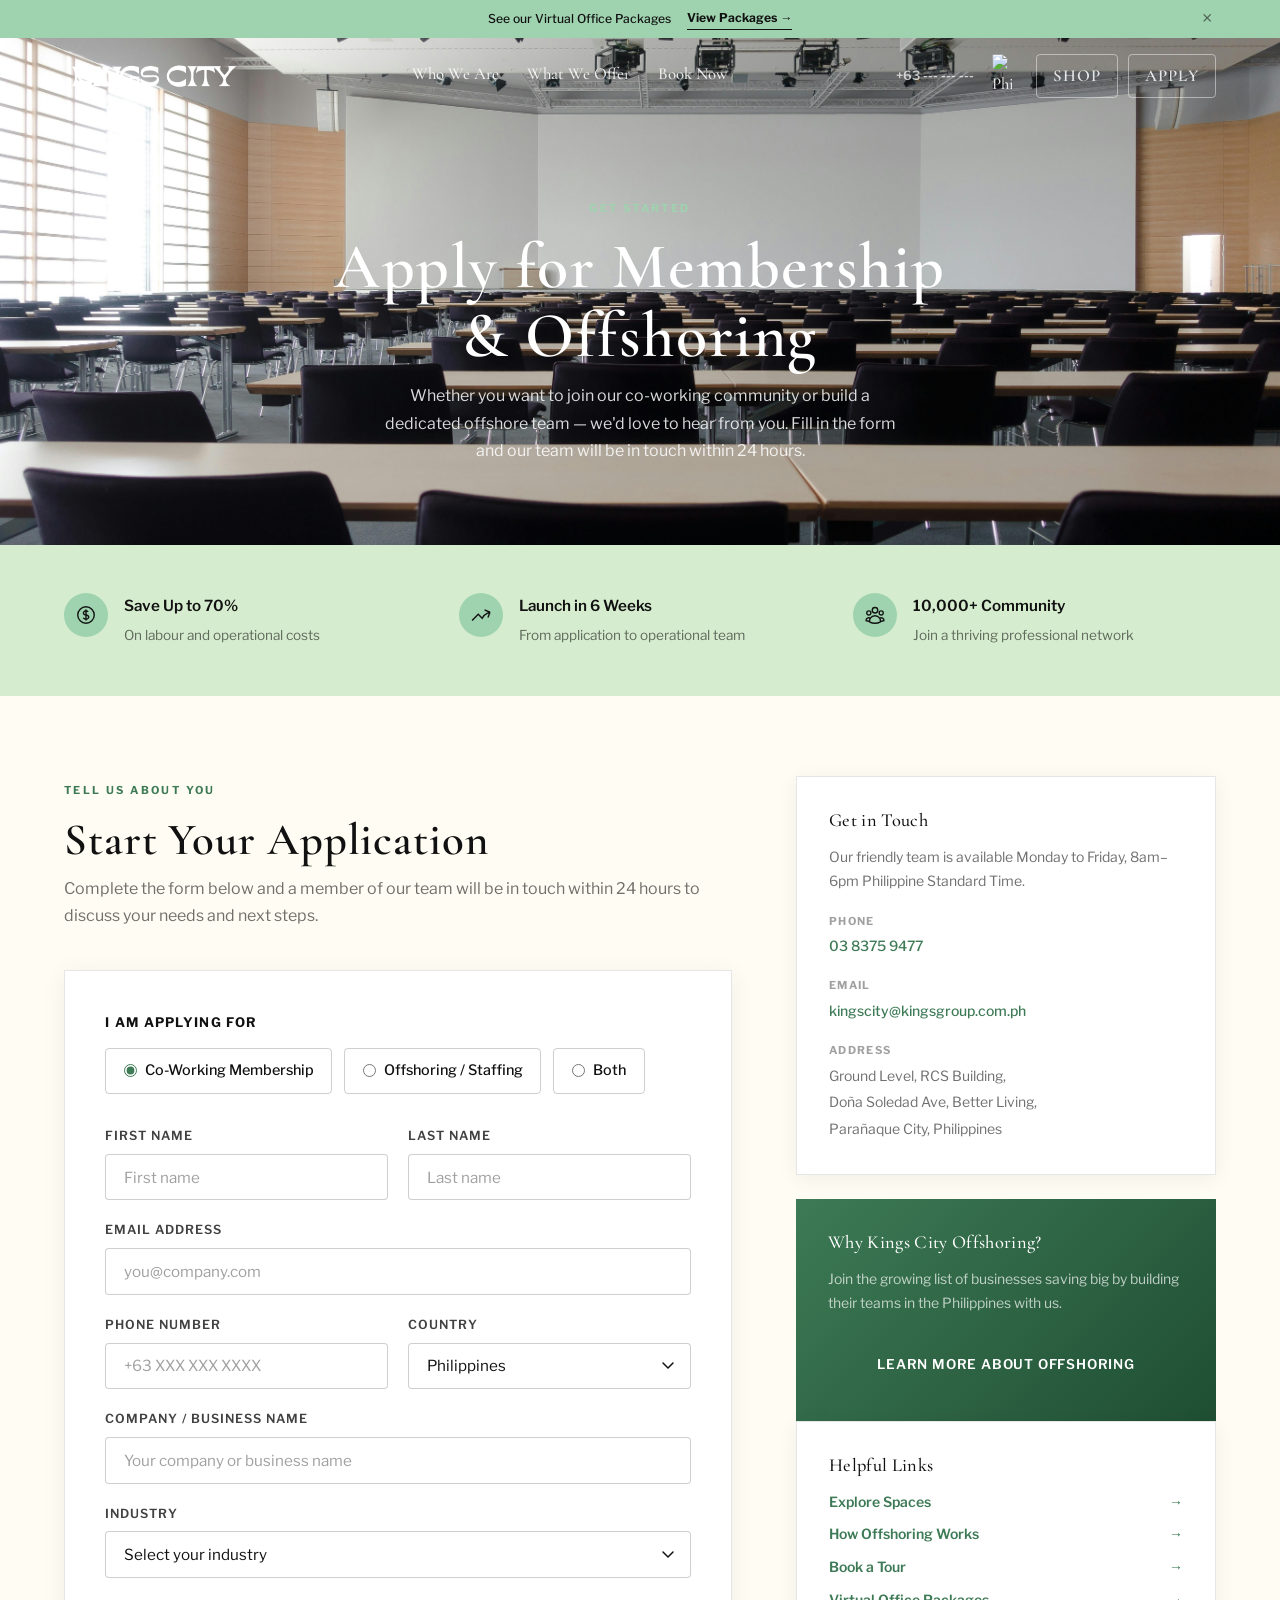
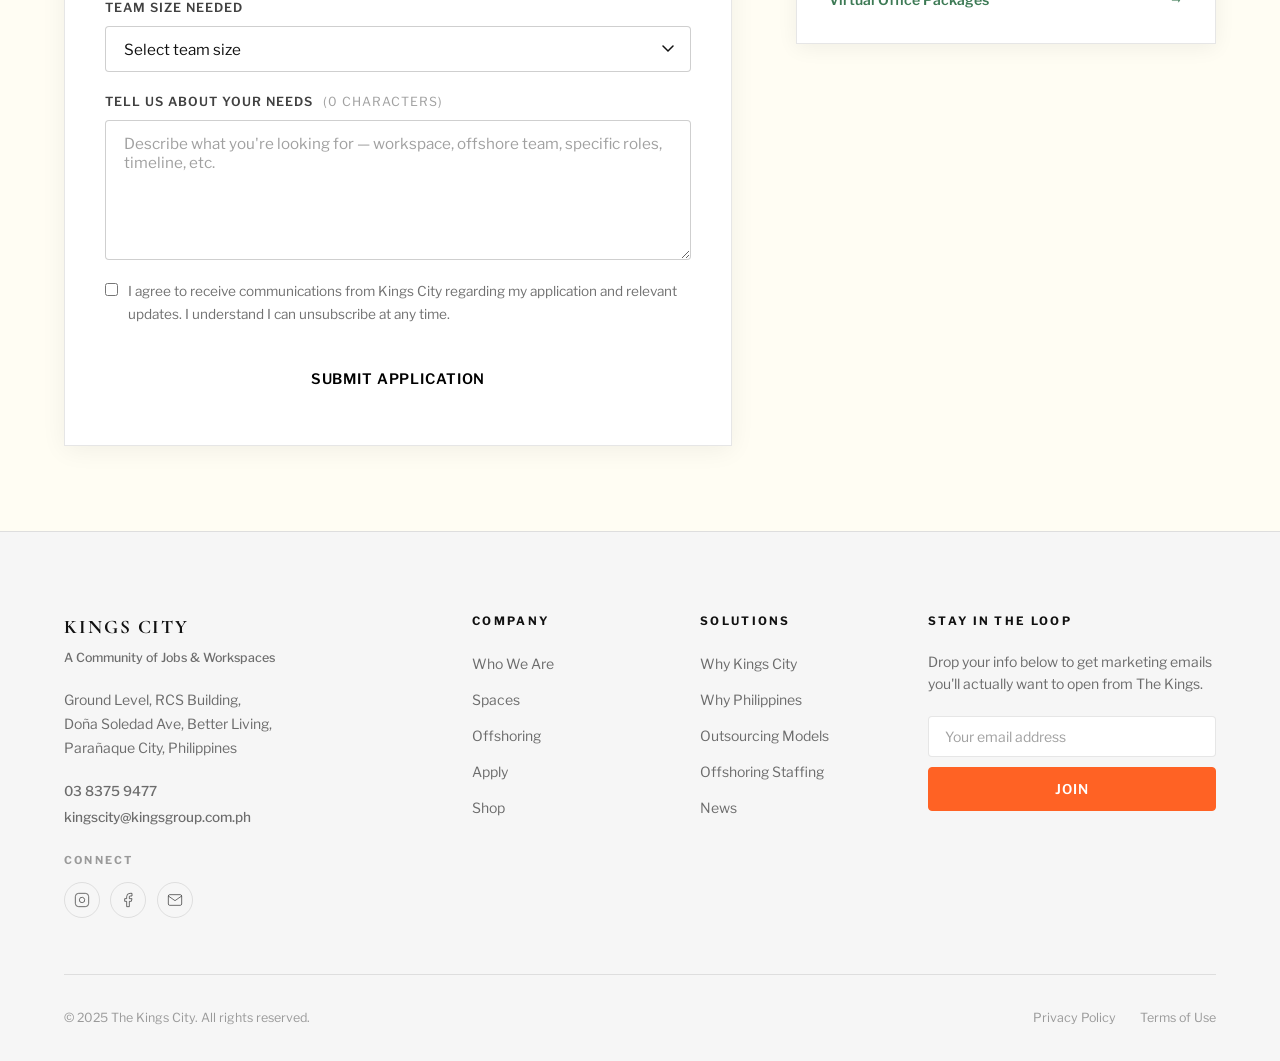
==== html/apply.html @ c3c05c34 "Refactor files, delete temp files, and update content" ====
<!DOCTYPE html>
<html lang="en">

<head>
  <meta charset="UTF-8">
  <meta name="viewport" content="width=device-width, initial-scale=1.0">
  <title>Apply | Kings City</title>
  <meta name="description"
    content="Apply for Kings City membership or offshoring services. Join our growing community of professionals and businesses in Parañaque City.">
  <link rel="preconnect" href="https://fonts.googleapis.com">
  <link rel="preconnect" href="https://fonts.gstatic.com" crossorigin>
  <link
    href="https://fonts.googleapis.com/css2?family=Cormorant+Garamond:ital,wght@0,400;0,500;0,600;0,700;1,400&family=Libre+Franklin:ital,wght@0,300;0,400;0,500;0,600;0,700;1,400&family=Great+Vibes&display=swap"
    rel="stylesheet">
  <link rel="stylesheet" href="../css/main.css">
  <link rel="stylesheet" href="../css/apply.css">
  <link rel="stylesheet" href="../css/forms.css">
  <link rel="stylesheet" href="../css/footer.css">
  <style>
    .accent-strip {
      height: 5px;
      background: linear-gradient(90deg, var(--clr-green-lt), var(--clr-green-md), var(--clr-rose-lt), var(--clr-lavender), var(--clr-amber))
    }
  </style>
</head>

<body>

  <!-- ── Announcement Bar ── -->
  <div class="ann-bar" id="ann-bar">
    <div class="ann-inner">
      <span>See our Virtual Office Packages</span>
      <a href="https://kingscity.com.ph/pages/virtual-office-packages" target="_blank" rel="noopener"
        class="ann-link">View Packages &rarr;</a>
    </div>
    <button class="ann-close" id="ann-close" aria-label="Dismiss">&times;</button>
  </div>

  <!-- ── Navbar ── -->
  <nav class="navbar" id="navbar">
    <div class="nav-wrap">
      <a href="../index.html" class="nav-logo">
        <img src="../images/kings_city_logo_white.png" alt="Kings City Logo" class="logo-img-white">
        <img src="../images/kings_city_logo_black.png" alt="Kings City Logo" class="logo-img-color">
      </a>
      <ul class="nav-links" role="list">
        <li><a href="who_we_are.html">Who We Are</a></li>
        <li><a href="what_we_offer.html">What We Offer</a></li>
        <li><a href="book_now.html">Book Now</a></li>
      </ul>
      <div class="nav-actions">
        <a href="tel:0383759477" class="nav-phone">+63 --- --- ---</a>
        <div class="nav-drop flag-drop">
          <button class="nav-drop-btn flag-btn" aria-expanded="false" aria-haspopup="true"
            style="display: flex; align-items: center; gap: 0.3rem; padding: 0.5rem; background: transparent; border: none; cursor: pointer;">
            <img src="https://flagcdn.com/w20/ph.png" alt="Philippines" width="20" style="border-radius: 2px;">
            <span class="caret" aria-hidden="true"></span>
          </button>
          <ul class="drop-menu flag-menu" role="menu" style="min-width: 140px; padding: 0.5rem; border-radius: 8px;">
            <li><a href="#" role="menuitem"
                style="display: flex; align-items: center; gap: 0.5rem; padding: 0.5rem;"><img
                  src="https://flagcdn.com/w20/ph.png" alt="Philippines" width="20" style="border-radius: 2px;">
                Philippines</a></li>
            <li><a href="#" role="menuitem"
                style="display: flex; align-items: center; gap: 0.5rem; padding: 0.5rem;"><span
                  style="font-size: 16px;">🌏</span> Asia</a></li>
            <li><a href="#" role="menuitem"
                style="display: flex; align-items: center; gap: 0.5rem; padding: 0.5rem;"><img
                  src="https://flagcdn.com/w20/eu.png" alt="Europe" width="20" style="border-radius: 2px;"> Europe</a>
            </li>
          </ul>
        </div>
        <a href="https://kingscity.com.ph/" target="_blank" rel="noopener" class="btn btn-nav-outline">Shop</a>
        <a href="apply.html" class="btn btn-nav-outline">Apply</a>
        <button class="hamburger" id="hamburger" aria-label="Open menu" aria-expanded="false">
          <span></span><span></span><span></span>
        </button>
      </div>
    </div>
  </nav>

  <!-- ── Mobile Drawer ── -->
  <div class="drawer-overlay" id="drawer-overlay" aria-hidden="true"></div>
  <aside class="mobile-drawer" id="mobile-drawer" role="dialog" aria-modal="true" aria-label="Navigation">
    <div class="drawer-head">
      <img src="../images/kings_city_logo_black.png" alt="Kings City Logo" class="drawer-logo-img">
      <button class="drawer-close" id="drawer-close" aria-label="Close menu">&times;</button>
    </div>
    <nav class="drawer-nav">
      <a href="who_we_are.html">Who We Are</a>
      <a href="spaces.html">Spaces</a>
      <a href="offshoring.html">Offshoring</a>
      <a href="book_now.html">Book Now</a>
      <a href="apply.html">Apply</a>
      <a href="https://kingscity.com.ph/" target="_blank" rel="noopener">Shop</a>
    </nav>
    <div class="drawer-foot">
      <a href="tel:0383759477">03 8375 9477</a>
      <a href="mailto:kingscity@kingsgroup.com.ph">kingscity@kingsgroup.com.ph</a>
    </div>
  </aside>

  <!-- ══════════════════════════════════════════
     HERO
══════════════════════════════════════════ -->
  <section class="apply-hero" style="position:relative; overflow:hidden;">
    <div class="img-ph ph-apply" style="position:absolute; inset:0; z-index:0;">
      <img src="../images/engagements.jpg" alt="Apply" style="width:100%; height:100%; object-fit:cover;">
      <div
        style="position:absolute; inset:0; background:linear-gradient(160deg, rgba(0,0,0,0.6) 0%, rgba(0,0,0,0.3) 100%);">
      </div>
    </div>
    <div class="container" style="position:relative; z-index:1;">
      <span class="eyebrow light">Get Started</span>
      <h1>Apply for Membership<br>&amp; Offshoring</h1>
      <p style="color:rgba(255,255,255,0.85);">Whether you want to join our co-working community or build a dedicated
        offshore team — we'd love to hear from
        you. Fill in the form and our team will be in touch within 24 hours.</p>
    </div>
  </section>

  <!-- ══════════════════════════════════════════
     BENEFITS STRIP
══════════════════════════════════════════ -->
  <div class="apply-benefits">
    <div class="container">
      <div class="apply-benefits-grid">
        <div class="apply-benefit" data-reveal>
          <div class="apply-benefit-icon">
            <svg viewBox="0 0 24 24" fill="none" stroke="currentColor" stroke-width="1.5" aria-hidden="true">
              <path
                d="M12 6v12m-3-2.818l.879.659c1.171.879 3.07.879 4.242 0 1.172-.879 1.172-2.303 0-3.182C13.536 12.219 12.768 12 12 12c-.725 0-1.45-.22-2.003-.659-1.106-.879-1.106-2.303 0-3.182s2.9-.879 4.006 0l.415.33M21 12a9 9 0 11-18 0 9 9 0 0118 0z" />
            </svg>
          </div>
          <div class="apply-benefit-text">
            <strong>Save Up to 70%</strong>
            <span>On labour and operational costs</span>
          </div>
        </div>
        <div class="apply-benefit" data-reveal>
          <div class="apply-benefit-icon">
            <svg viewBox="0 0 24 24" fill="none" stroke="currentColor" stroke-width="1.5" aria-hidden="true">
              <path
                d="M2.25 18L9 11.25l4.306 4.307a11.95 11.95 0 015.814-5.519l2.74-1.22m0 0l-5.94-2.28m5.94 2.28l-2.28 5.941" />
            </svg>
          </div>
          <div class="apply-benefit-text">
            <strong>Launch in 6 Weeks</strong>
            <span>From application to operational team</span>
          </div>
        </div>
        <div class="apply-benefit" data-reveal>
          <div class="apply-benefit-icon">
            <svg viewBox="0 0 24 24" fill="none" stroke="currentColor" stroke-width="1.5" aria-hidden="true">
              <path
                d="M18 18.72a9.094 9.094 0 003.741-.479 3 3 0 00-4.682-2.72m.94 3.198l.001.031c0 .225-.012.447-.037.666A11.944 11.944 0 0112 21c-2.17 0-4.207-.576-5.963-1.584A6.062 6.062 0 016 18.719m12 0a5.971 5.971 0 00-.941-3.197m0 0A5.995 5.995 0 0012 12.75a5.995 5.995 0 00-5.058 2.772m0 0a3 3 0 00-4.681 2.72 8.986 8.986 0 003.74.477m.94-3.197a5.971 5.971 0 00-.94 3.197M15 6.75a3 3 0 11-6 0 3 3 0 016 0zm6 3a2.25 2.25 0 11-4.5 0 2.25 2.25 0 014.5 0zm-13.5 0a2.25 2.25 0 11-4.5 0 2.25 2.25 0 014.5 0z" />
            </svg>
          </div>
          <div class="apply-benefit-text">
            <strong>10,000+ Community</strong>
            <span>Join a thriving professional network</span>
          </div>
        </div>
      </div>
    </div>
  </div>

  <!-- ══════════════════════════════════════════
     MAIN LAYOUT
══════════════════════════════════════════ -->
  <section style="background:var(--clr-cream)">
    <div class="container">
      <div class="apply-layout">

        <!-- ── Application Form ── -->
        <div class="apply-form-section" id="apply-form-section">
          <span class="eyebrow">Tell Us About You</span>
          <h2>Start Your Application</h2>
          <p>Complete the form below and a member of our team will be in touch within 24 hours to discuss your needs and
            next steps.</p>

          <form class="form-card" id="apply-form" style="margin-top:2rem" novalidate>

            <!-- Application type -->
            <div style="margin-bottom:2rem">
              <p
                style="font-size:.82rem;font-weight:700;letter-spacing:.1em;text-transform:uppercase;color:var(--clr-dark);margin-bottom:.875rem">
                I am applying for</p>
              <div style="display:flex;gap:.75rem;flex-wrap:wrap">
                <label
                  style="display:flex;align-items:center;gap:.5rem;cursor:pointer;font-size:.9rem;font-weight:500;padding:.65rem 1.1rem;border:1.5px solid var(--ink-20);border-radius:var(--radius);transition:border-color .22s,background .22s"
                  id="lbl-cowork">
                  <input type="radio" name="application_type" value="coworking" checked
                    style="accent-color:var(--clr-green-dk)"> Co-Working Membership
                </label>
                <label
                  style="display:flex;align-items:center;gap:.5rem;cursor:pointer;font-size:.9rem;font-weight:500;padding:.65rem 1.1rem;border:1.5px solid var(--ink-20);border-radius:var(--radius);transition:border-color .22s,background .22s"
                  id="lbl-offsh">
                  <input type="radio" name="application_type" value="offshoring"
                    style="accent-color:var(--clr-green-dk)"> Offshoring / Staffing
                </label>
                <label
                  style="display:flex;align-items:center;gap:.5rem;cursor:pointer;font-size:.9rem;font-weight:500;padding:.65rem 1.1rem;border:1.5px solid var(--ink-20);border-radius:var(--radius);transition:border-color .22s,background .22s"
                  id="lbl-both">
                  <input type="radio" name="application_type" value="both" style="accent-color:var(--clr-green-dk)">
                  Both
                </label>
              </div>
            </div>

            <!-- Personal info -->
            <div class="form-row" style="margin-bottom:1.25rem">
              <div class="form-group">
                <label class="form-label" for="ap-firstname">First Name</label>
                <input class="form-input" type="text" id="ap-firstname" name="first_name" placeholder="First name"
                  required>
                <span class="form-error-msg">This field is required.</span>
              </div>
              <div class="form-group">
                <label class="form-label" for="ap-lastname">Last Name</label>
                <input class="form-input" type="text" id="ap-lastname" name="last_name" placeholder="Last name"
                  required>
                <span class="form-error-msg">This field is required.</span>
              </div>
            </div>

            <div class="form-group" style="margin-bottom:1.25rem">
              <label class="form-label" for="ap-email">Email Address</label>
              <input class="form-input" type="email" id="ap-email" name="email" placeholder="you@company.com" required>
              <span class="form-error-msg">Please enter a valid email address.</span>
            </div>

            <div class="form-row" style="margin-bottom:1.25rem">
              <div class="form-group">
                <label class="form-label" for="ap-phone">Phone Number</label>
                <input class="form-input" type="tel" id="ap-phone" name="phone" placeholder="+63 XXX XXX XXXX" required>
                <span class="form-error-msg">This field is required.</span>
              </div>
              <div class="form-group">
                <label class="form-label" for="ap-country">Country</label>
                <select class="form-select" id="ap-country" name="country">
                  <option value="ph">Philippines</option>
                  <option value="au">Australia</option>
                  <option value="nz">New Zealand</option>
                  <option value="us">United States</option>
                  <option value="uk">United Kingdom</option>
                  <option value="sg">Singapore</option>
                  <option value="other">Other</option>
                </select>
              </div>
            </div>

            <div class="form-group" style="margin-bottom:1.25rem">
              <label class="form-label" for="ap-company">Company / Business Name</label>
              <input class="form-input" type="text" id="ap-company" name="company"
                placeholder="Your company or business name">
            </div>

            <div class="form-group" style="margin-bottom:1.25rem">
              <label class="form-label" for="ap-industry">Industry</label>
              <select class="form-select" id="ap-industry" name="industry">
                <option value="">Select your industry</option>
                <option value="accounting">Accounting &amp; Finance</option>
                <option value="tech">Technology &amp; IT</option>
                <option value="marketing">Marketing &amp; Creative</option>
                <option value="ecommerce">E-Commerce &amp; Retail</option>
                <option value="legal">Legal &amp; Compliance</option>
                <option value="healthcare">Healthcare</option>
                <option value="realestate">Real Estate</option>
                <option value="education">Education</option>
                <option value="logistics">Logistics &amp; Supply Chain</option>
                <option value="other">Other</option>
              </select>
            </div>

            <div class="form-group" style="margin-bottom:1.25rem">
              <label class="form-label" for="ap-team-size">Team Size Needed</label>
              <select class="form-select" id="ap-team-size" name="team_size">
                <option value="">Select team size</option>
                <option value="1">Just me (1 person)</option>
                <option value="2-5">Small team (2–5 people)</option>
                <option value="6-15">Medium team (6–15 people)</option>
                <option value="16-30">Large team (16–30 people)</option>
                <option value="30+">Enterprise (30+ people)</option>
              </select>
            </div>

            <div class="form-group" style="margin-bottom:1.25rem">
              <label class="form-label" for="apply-message">
                Tell Us About Your Needs
                <span style="color:var(--ink-40);font-weight:400;margin-left:.35rem">(<span
                    id="apply-msg-count">0</span> characters)</span>
              </label>
              <textarea class="form-textarea" id="apply-message" name="message" rows="5"
                placeholder="Describe what you're looking for — workspace, offshore team, specific roles, timeline, etc."
                style="min-height:140px"></textarea>
            </div>

            <div style="display:flex;align-items:flex-start;gap:.65rem;margin-bottom:1.75rem">
              <input type="checkbox" id="ap-consent" name="consent" required
                style="margin-top:.2rem;accent-color:var(--clr-green-dk)">
              <label for="ap-consent" style="font-size:.85rem;color:var(--ink-60);cursor:pointer">
                I agree to receive communications from Kings City regarding my application and relevant updates. I
                understand I can unsubscribe at any time.
              </label>
            </div>

            <button type="submit" class="btn btn-green btn-lg" style="width:100%;justify-content:center">
              Submit Application
            </button>
          </form>
        </div>

        <!-- ── Success State ── -->
        <div class="apply-success" id="apply-success" style="display:none">
          <div class="apply-success-icon">
            <svg viewBox="0 0 24 24" fill="none" stroke="currentColor" stroke-width="2" stroke-linecap="round"
              stroke-linejoin="round" aria-hidden="true">
              <path d="M9 12.75L11.25 15 15 9.75M21 12a9 9 0 11-18 0 9 9 0 0118 0z" />
            </svg>
          </div>
          <span class="eyebrow" style="display:block">Application Received</span>
          <h2>Thank You for Applying!</h2>
          <p>We've received your application and a member of our team will be in touch within 24 hours. In the meantime,
            feel free to explore our spaces or learn more about offshoring with Kings City.</p>
          <div style="display:flex;gap:1rem;justify-content:center;flex-wrap:wrap">
            <a href="spaces.html" class="btn btn-primary btn-lg">Explore Spaces</a>
            <a href="offshoring.html" class="btn btn-outline btn-lg">Learn About Offshoring</a>
          </div>
        </div>

        <!-- ── Sidebar ── -->
        <aside>
          <!-- Contact card -->
          <div class="apply-sidebar-card" data-reveal>
            <h3>Get in Touch</h3>
            <p>Our friendly team is available Monday to Friday, 8am–6pm Philippine Standard Time.</p>
            <div class="apply-contact-list">
              <a href="tel:0383759477">
                <span
                  style="display:block;font-size:.68rem;font-weight:700;letter-spacing:.12em;text-transform:uppercase;color:var(--ink-40);margin-bottom:.2rem">Phone</span>
                03 8375 9477
              </a>
              <a href="mailto:kingscity@kingsgroup.com.ph" style="margin-top:.75rem">
                <span
                  style="display:block;font-size:.68rem;font-weight:700;letter-spacing:.12em;text-transform:uppercase;color:var(--ink-40);margin-bottom:.2rem">Email</span>
                kingscity@kingsgroup.com.ph
              </a>
              <div style="margin-top:.75rem">
                <span
                  style="display:block;font-size:.68rem;font-weight:700;letter-spacing:.12em;text-transform:uppercase;color:var(--ink-40);margin-bottom:.2rem">Address</span>
                <span style="font-size:.875rem;color:var(--ink-60);line-height:1.6">
                  Ground Level, RCS Building,<br>
                  Doña Soledad Ave, Better Living,<br>
                  Parañaque City, Philippines
                </span>
              </div>
            </div>
          </div>

          <!-- Offshoring stats card -->
          <div class="apply-accent-card" data-reveal>
            <h3>Why Kings City Offshoring?</h3>
            <p>Join the growing list of businesses saving big by building their teams in the Philippines with us.</p>

            <a href="offshoring.html" class="btn btn-outline-light" style="width:100%;justify-content:center">Learn More
              About Offshoring</a>
          </div>

          <!-- Quick links card -->
          <div class="apply-sidebar-card" data-reveal>
            <h3>Helpful Links</h3>
            <ul style="display:flex;flex-direction:column;gap:.6rem;margin-top:.75rem">
              <li><a href="spaces.html"
                  style="font-size:.875rem;color:var(--clr-green-dk);font-weight:600;display:flex;justify-content:space-between">Explore
                  Spaces <span>&rarr;</span></a></li>
              <li><a href="offshoring.html"
                  style="font-size:.875rem;color:var(--clr-green-dk);font-weight:600;display:flex;justify-content:space-between">How
                  Offshoring Works <span>&rarr;</span></a></li>
              <li><a href="book_now.html"
                  style="font-size:.875rem;color:var(--clr-green-dk);font-weight:600;display:flex;justify-content:space-between">Book
                  a Tour <span>&rarr;</span></a></li>
              <li><a href="https://kingscity.com.ph/pages/virtual-office-packages" target="_blank" rel="noopener"
                  style="font-size:.875rem;color:var(--clr-green-dk);font-weight:600;display:flex;justify-content:space-between">Virtual
                  Office Packages <span>&rarr;</span></a></li>
            </ul>
          </div>
        </aside>

      </div>
    </div>
  </section>

  <!-- ── Footer ── -->
  <div class="accent-strip"></div>
  <footer class="site-footer">
    <div class="container">
      <div class="footer-grid">
        <div class="footer-brand">
          <span class="footer-brand-name">KINGS CITY</span>
          <span class="footer-brand-sub">A Community of Jobs &amp; Workspaces</span>
          <p class="footer-address">Ground Level, RCS Building,<br>Doña Soledad Ave, Better Living,<br>Parañaque City,
            Philippines</p>
          <div class="footer-contacts">
            <a href="tel:0383759477">03 8375 9477</a>
            <a href="mailto:kingscity@kingsgroup.com.ph">kingscity@kingsgroup.com.ph</a>
          </div>
          <span class="footer-social-label">Connect</span>
          <div class="social-row">
            <a href="https://instagram.com/kingscityph" target="_blank" rel="noopener" aria-label="Instagram">
              <svg viewBox="0 0 24 24" fill="none" stroke="currentColor" stroke-width="1.5" aria-hidden="true">
                <rect x="2" y="2" width="20" height="20" rx="5" ry="5" />
                <path d="M16 11.37A4 4 0 1112.63 8 4 4 0 0116 11.37z" />
                <line x1="17.5" y1="6.5" x2="17.51" y2="6.5" />
              </svg>
            </a>
            <a href="https://www.facebook.com/KingsCityPH/" target="_blank" rel="noopener" aria-label="Facebook">
              <svg viewBox="0 0 24 24" fill="none" stroke="currentColor" stroke-width="1.5" aria-hidden="true">
                <path d="M18 2h-3a5 5 0 00-5 5v3H7v4h3v8h4v-8h3l1-4h-4V7a1 1 0 011-1h3z" />
              </svg>
            </a>
            <a href="mailto:kingscity@kingsgroup.com.ph" aria-label="Email">
              <svg viewBox="0 0 24 24" fill="none" stroke="currentColor" stroke-width="1.5" aria-hidden="true">
                <path d="M4 4h16c1.1 0 2 .9 2 2v12c0 1.1-.9 2-2 2H4c-1.1 0-2-.9-2-2V6c0-1.1.9-2 2-2z" />
                <polyline points="22,6 12,13 2,6" />
              </svg>
            </a>
          </div>
        </div>
        <div class="footer-col">
          <h4 class="footer-col-title">Company</h4>
          <ul>
            <li><a href="who_we_are.html">Who We Are</a></li>
            <li><a href="spaces.html">Spaces</a></li>
            <li><a href="offshoring.html">Offshoring</a></li>
            <li><a href="apply.html">Apply</a></li>
            <li><a href="https://kingscity.com.ph/" target="_blank" rel="noopener">Shop</a></li>
          </ul>
        </div>
        <div class="footer-col">
          <h4 class="footer-col-title">Solutions</h4>
          <ul>
            <li><a href="offshoring.html">Why Kings City</a></li>
            <li><a href="offshoring.html">Why Philippines</a></li>
            <li><a href="offshoring.html">Outsourcing Models</a></li>
            <li><a href="offshoring.html">Offshoring Staffing</a></li>
            <li><a href="#">News</a></li>
          </ul>
        </div>
        <div class="footer-newsletter">
          <h4 class="footer-col-title">Stay In The Loop</h4>
          <p>Drop your info below to get marketing emails you'll actually want to open from The Kings.</p>
          <form class="nl-form" id="nl-form" novalidate>
            <input type="email" placeholder="Your email address" required aria-label="Email address">
            <button type="submit" class="btn btn-primary">Join</button>
            <div class="nl-success" id="nl-success">Thanks for submitting!</div>
          </form>
        </div>
      </div>
      <div class="footer-bottom">
        <p>&copy; 2025 The Kings City. All rights reserved.</p>
        <div class="footer-bottom-links"><a href="#">Privacy Policy</a><a href="#">Terms of Use</a></div>
      </div>
    </div>
  </footer>

  <script src="../js/main.js"></script>
  <script src="../js/apply.js"></script>
  <script src="../js/forms.js"></script>
  <script src="../js/footer.js"></script>
</body>

</html>
---- css/main.css ----
/* ================================================================
   KINGS CITY — main.css
   Global tokens · Reset · Typography · Navbar · Announcement
   Mobile Drawer · Buttons · Scroll Reveal · Utilities
================================================================ */

@import url('https://fonts.googleapis.com/css2?family=Cormorant+Garamond:ital,wght@0,400;0,500;0,600;0,700;1,400&family=Libre+Franklin:ital,wght@0,300;0,400;0,500;0,600;0,700;1,400&family=Great+Vibes&display=swap');

:root {
  --clr-green-lt: #d5edce;
  --clr-green-md: #9fd3af;
  --clr-green-dk: #3d7a55;
  --clr-cream: #fffdf3;
  --clr-footer-bg: #f6f6f6;
  --clr-dark: #111111;
  --clr-white: #ffffff;
  --clr-pink-lt: #ffd2df;
  --clr-pink-md: #ffaec5;
  --clr-lavender: #d9bbed;
  --clr-orange: #ff6224;
  --clr-red: #ef0606;
  --clr-amber: #ffc022;
  --ink-90: rgba(17, 17, 17, .90);
  --ink-80: rgba(17, 17, 17, .80);
  --ink-60: rgba(17, 17, 17, .60);
  --ink-40: rgba(17, 17, 17, .40);
  --ink-20: rgba(17, 17, 17, .20);
  --ink-10: rgba(17, 17, 17, .10);
  --ink-06: rgba(17, 17, 17, .06);
  --f-head: 'Cormorant Garamond', Georgia, serif;
  --f-body: 'Libre Franklin', 'Franklin Gothic Medium', sans-serif;
  --f-script: 'Great Vibes', cursive;
  --nav-h: 76px;
  --ann-h: 38px;
  --max-w: 1340px;
  --pad-x: clamp(1.25rem, 5vw, 4rem);
  --radius: 4px;
  --radius-md: 8px;
  --radius-lg: 14px;
  --ease: cubic-bezier(.22, 1, .36, 1);
  --t-fast: .18s;
  --t-base: .28s;
  --t-slow: .55s;
  --shadow-sm: 0 2px 8px rgba(0, 0, 0, .07);
  --shadow-md: 0 8px 28px rgba(0, 0, 0, .10);
  --shadow-lg: 0 20px 60px rgba(0, 0, 0, .13);
}

*,
*::before,
*::after {
  margin: 0;
  padding: 0;
  box-sizing: border-box
}

html {
  scroll-behavior: smooth;
  -webkit-font-smoothing: antialiased;
  -moz-osx-font-smoothing: grayscale
}

body {
  font-family: var(--f-body);
  background: var(--clr-cream);
  color: var(--clr-dark);
  line-height: 1.65;
  overflow-x: hidden
}

img {
  max-width: 100%;
  height: auto;
  display: block
}

a {
  color: inherit;
  text-decoration: none;
  transition: color var(--t-base), opacity var(--t-base)
}

ul {
  list-style: none
}

button {
  font-family: var(--f-body);
  cursor: pointer;
  border: none;
  background: none
}

input,
textarea,
select {
  font-family: var(--f-body)
}

h1 {
  font-family: var(--f-head);
  font-size: clamp(2.6rem, 5vw, 4rem);
  font-weight: 600;
  line-height: 1.08;
  letter-spacing: .025em
}

h2 {
  font-family: var(--f-head);
  font-size: clamp(1.8rem, 3.5vw, 2.85rem);
  font-weight: 600;
  line-height: 1.18;
  letter-spacing: .02em;
  margin-bottom: .65rem
}

h3 {
  font-family: var(--f-head);
  font-size: 1.3rem;
  font-weight: 500;
  line-height: 1.3;
  letter-spacing: .018em
}

h4 {
  font-family: var(--f-body);
  font-size: .72rem;
  font-weight: 700;
  letter-spacing: .2em;
  text-transform: uppercase
}

p {
  font-family: var(--f-body);
  font-size: 1rem;
  line-height: 1.72;
  color: var(--ink-60)
}

strong {
  color: var(--clr-dark);
  font-weight: 600
}

.eyebrow {
  display: inline-block;
  font-family: var(--f-body);
  font-size: .68rem;
  font-weight: 700;
  letter-spacing: .22em;
  text-transform: uppercase;
  color: var(--clr-green-dk);
  margin-bottom: .875rem
}

.eyebrow.light {
  color: var(--clr-green-md)
}

.eyebrow.accent {
  color: var(--clr-orange)
}

.script-display {
  font-family: var(--f-script);
  font-weight: 700
}

.lead {
  font-size: 1.05rem;
  line-height: 1.7;
  color: var(--ink-60)
}

.container {
  width: 100%;
  max-width: var(--max-w);
  margin: 0 auto;
  padding: 0 var(--pad-x)
}

.section-pad {
  padding: 100px 0
}

.section-pad-sm {
  padding: 64px 0
}

.btn {
  display: inline-flex;
  align-items: center;
  justify-content: center;
  gap: .45rem;
  padding: .8rem 1.75rem;
  font-family: var(--f-body);
  font-size: .84rem;
  font-weight: 600;
  letter-spacing: .06em;
  text-transform: uppercase;
  border-radius: var(--radius);
  border: 1.5px solid transparent;
  transition: background var(--t-base) var(--ease), color var(--t-base) var(--ease), border-color var(--t-base) var(--ease), transform .2s var(--ease), box-shadow var(--t-base) var(--ease);
  white-space: nowrap;
  cursor: pointer;
  position: relative;
  overflow: hidden
}

.btn:hover {
  transform: translateY(-2px);
  text-decoration: none
}

.btn:active {
  transform: none
}

.btn-lg {
  padding: 1rem 2.25rem;
  font-size: .9rem
}

.btn-sm {
  padding: .5rem 1.1rem;
  font-size: .76rem
}

.btn-primary {
  background: var(--clr-orange);
  color: #fff;
  border-color: var(--clr-orange)
}

.btn-primary:hover {
  background: #e8551d;
  box-shadow: var(--shadow-md);
  color: #fff
}

.btn-secondary {
  background: var(--clr-green-dk);
  color: #fff;
  border-color: var(--clr-green-dk)
}

.btn-secondary:hover {
  background: #2e6040;
  color: #fff
}

.btn-outline {
  background: transparent;
  color: var(--clr-dark);
  border-color: var(--clr-dark)
}

.btn-outline:hover {
  background: var(--clr-dark);
  color: #fff
}

.btn-outline-green {
  background: transparent;
  color: var(--clr-green-dk);
  border-color: var(--clr-green-dk)
}

.btn-outline-green:hover {
  background: var(--clr-green-dk);
  color: #fff
}

.btn-ghost-white {
  background: transparent;
  color: #fff;
  border-color: rgba(255, 255, 255, .5)
}

.btn-ghost-white:hover {
  background: #fff;
  color: var(--clr-dark);
  border-color: #fff
}

.btn-light {
  background: #fff;
  color: var(--clr-dark);
  border-color: #fff
}

.btn-light:hover {
  background: var(--clr-green-lt);
  border-color: var(--clr-green-lt)
}

.btn-ghost-light {
  background: transparent;
  color: #fff;
  border-color: rgba(255, 255, 255, .45)
}

.btn-ghost-light:hover {
  background: rgba(255, 255, 255, .15);
  border-color: #fff
}

.btn-nav-outline {
  padding: .45rem 1rem;
  font-family: var(--f-head);
  font-size: 1.05rem;
  color: rgba(255, 255, 255, .85);
  border-color: rgba(255, 255, 255, .45)
}

.btn-nav-outline:hover {
  background: #fff;
  color: var(--clr-dark);
  border-color: #fff
}

.navbar.scrolled .btn-nav-outline {
  color: var(--clr-dark);
  border-color: var(--ink-40)
}

.navbar.scrolled .btn-nav-outline:hover {
  background: var(--clr-dark);
  color: #fff;
  border-color: var(--clr-dark)
}

.btn-nav-primary {
  padding: .45rem 1rem;
  font-family: var(--f-head);
  font-size: 1.05rem;
  background: var(--clr-orange);
  color: #fff;
  border-color: var(--clr-orange)
}

.btn-nav-primary:hover {
  background: #e8551d;
  color: #fff
}

.link-arrow {
  display: inline-flex;
  align-items: center;
  gap: .4rem;
  font-size: .875rem;
  font-weight: 600;
  border-bottom: 1.5px solid var(--ink-40);
  padding-bottom: 2px;
  transition: gap var(--t-base) var(--ease), color var(--t-base), border-color var(--t-base)
}

.link-arrow:hover {
  gap: .8rem;
  color: var(--clr-orange);
  border-color: var(--clr-orange);
  text-decoration: none
}

/* Placeholders */
.img-ph {
  width: 100%;
  height: 100%;
  position: relative;
  overflow: hidden;
  display: flex;
  align-items: center;
  justify-content: center;
  background: var(--clr-green-lt)
}

.img-ph img {
  position: absolute;
  inset: 0;
  width: 100%;
  height: 100%;
  object-fit: cover;
  object-position: center;
  z-index: 2
}

.ph-hero-1 {
  background: linear-gradient(145deg, #b2d9be 0%, #d5edce 40%, #a8cdb5 100%)
}

.ph-hero-2 {
  background: linear-gradient(145deg, #9ecfaf 0%, #c5e4cd 50%, #d5edce 100%)
}

.ph-hero-3 {
  background: linear-gradient(145deg, #c8e0d0 0%, #9fd3af 60%, #d5edce 100%)
}

.ph-about-main {
  background: linear-gradient(160deg, #d5edce 0%, #9fd3af 100%)
}

.ph-about-sub {
  background: linear-gradient(160deg, #c0e0ca 0%, #d5edce 100%)
}

.ph-cowork {
  background: linear-gradient(135deg, #c8e4c0 0%, #9fd3af 100%)
}

.ph-events {
  background: linear-gradient(135deg, #b5d8bc 0%, #d0e8ca 100%)
}

.ph-meeting {
  background: linear-gradient(135deg, #a5cdb0 0%, #c8e4c0 100%)
}

.ph-office {
  background: linear-gradient(135deg, #d5edce 0%, #8bc69e 100%)
}

.ph-virtual {
  background: linear-gradient(135deg, #9fd3af 0%, #d5edce 100%)
}

.ph-offshore {
  background: linear-gradient(160deg, #7ab894 0%, #9fd3af 50%, #c8e4c0 100%)
}

.ph-cafe {
  background: linear-gradient(135deg, #c0e0c8 0%, #9fd3af 100%)
}

.ph-comm-1 {
  background: linear-gradient(135deg, #d5edce 0%, #9fd3af 100%)
}

.ph-comm-2 {
  background: linear-gradient(135deg, #b8dfc2 0%, #d5edce 100%)
}

.ph-comm-3 {
  background: linear-gradient(135deg, #9fd3af 0%, #c2e5c8 100%)
}

.ph-who {
  background: linear-gradient(145deg, #a8cdb5 0%, #d5edce 50%, #9fd3af 100%)
}

.ph-team {
  background: linear-gradient(135deg, #c5e0cc 0%, #9fd3af 100%)
}

.ph-apply {
  background: linear-gradient(145deg, #d5edce 0%, #9fd3af 60%, #c0e0ca 100%)
}

.ph-book-hero {
  background: linear-gradient(145deg, #b2d9be 0%, #d5edce 40%, #9fd3af 100%)
}

/* Announcement */
.ann-bar {
  background: var(--clr-green-md);
  height: var(--ann-h);
  display: flex;
  align-items: center;
  justify-content: center;
  position: relative;
  z-index: 1100;
  padding: 0 var(--pad-x)
}

.ann-inner {
  display: flex;
  align-items: center;
  gap: 1rem;
  font-size: .76rem;
  font-weight: 500;
  color: var(--clr-dark)
}

.ann-link {
  font-weight: 700;
  border-bottom: 1px solid currentColor;
  transition: opacity var(--t-fast)
}

.ann-link:hover {
  opacity: .7;
  text-decoration: none
}

.ann-close {
  position: absolute;
  right: var(--pad-x);
  font-size: 1.2rem;
  line-height: 1;
  color: var(--clr-dark);
  opacity: .55;
  transition: opacity var(--t-fast);
  padding: 4px
}

.ann-close:hover {
  opacity: 1
}

/* Navbar */
.navbar {
  position: fixed;
  top: 0;
  left: 0;
  width: 100%;
  height: var(--nav-h);
  z-index: 1000;
  transition: background var(--t-slow) var(--ease), box-shadow var(--t-slow) var(--ease), top var(--t-base) var(--ease)
}

.navbar.scrolled {
  background: rgba(255, 253, 243, .97);
  box-shadow: 0 1px 0 var(--ink-10);
  backdrop-filter: blur(16px);
  -webkit-backdrop-filter: blur(16px)
}

.has-ann .navbar {
  top: var(--ann-h)
}

.has-ann .navbar.scrolled {
  top: 0
}

.nav-wrap {
  max-width: var(--max-w);
  margin: 0 auto;
  padding: 0 var(--pad-x);
  height: 100%;
  display: flex;
  align-items: center;
  justify-content: space-between;
  gap: 1.5rem
}

.nav-logo {
  display: flex;
  align-items: center;
  flex-shrink: 0
}

.logo-img-white,
.logo-img-color {
  height: 52px;
  width: auto;
  max-width: 180px;
  display: block;
  object-fit: contain;
  transition: opacity var(--t-base), transform var(--t-base);
}

.logo-img-color {
  display: none;
}

.navbar.scrolled .logo-img-white {
  display: none;
}

.navbar.scrolled .logo-img-color {
  display: block;
}

.nav-links {
  display: flex;
  align-items: center;
  gap: 1.75rem
}

.nav-links>li>a,
.nav-drop-btn {
  font-family: var(--f-head);
  font-size: 1.05rem;
  font-weight: 500;
  color: rgba(255, 255, 255, .88);
  background: none;
  border: none;
  margin: 0;
  padding: 0 0 4px;
  position: relative;
  transition: color var(--t-base);
  display: inline-flex;
  align-items: center;
  line-height: inherit;
  gap: .3rem
}

.nav-links>li>a::after,
.nav-drop-btn::after {
  content: '';
  position: absolute;
  bottom: 0;
  left: 0;
  width: 0;
  height: 1.5px;
  background: var(--clr-green-md);
  transition: width var(--t-base) var(--ease)
}

.nav-links>li>a:hover,
.nav-drop-btn:hover {
  color: #fff;
  text-decoration: none
}

.nav-links>li>a:hover::after,
.nav-drop-btn:hover::after {
  width: 100%
}

.navbar.scrolled .nav-links>li>a,
.navbar.scrolled .nav-drop-btn {
  color: var(--ink-80)
}

.navbar.scrolled .nav-links>li>a:hover,
.navbar.scrolled .nav-drop-btn:hover {
  color: var(--clr-dark)
}

.caret {
  display: inline-block;
  font-size: .62rem;
  transition: transform var(--t-base)
}

.nav-drop.open .caret {
  transform: rotate(180deg)
}

.nav-drop {
  position: relative
}

.drop-menu {
  position: absolute;
  top: calc(100% + 1rem);
  left: 0;
  background: #fff;
  border: 1px solid var(--ink-10);
  border-radius: var(--radius-md);
  box-shadow: var(--shadow-lg);
  padding: .5rem 0;
  min-width: 180px;
  opacity: 0;
  visibility: hidden;
  transform: translateY(-10px);
  transition: opacity var(--t-base) var(--ease), transform var(--t-base) var(--ease), visibility var(--t-base);
  z-index: 200
}

.nav-drop.open .drop-menu {
  opacity: 1;
  visibility: visible;
  transform: translateY(0)
}

.drop-menu a {
  display: block;
  padding: .65rem 1.25rem;
  font-family: var(--f-head);
  font-size: 1.05rem;
  font-weight: 500;
  color: var(--ink-80);
  transition: background var(--t-fast), color var(--t-fast)
}

.drop-menu a:hover {
  background: var(--clr-pink-lt);
  color: var(--clr-dark);
  text-decoration: none
}

/* Hide scrollbar for flag menu */
.flag-menu {
  scrollbar-width: none;
  /* Firefox */
  -ms-overflow-style: none;
  /* IE/Edge */
}

.flag-menu::-webkit-scrollbar {
  display: none;
  /* Chrome/Safari */
}

.nav-actions {
  display: flex;
  align-items: center;
  gap: .65rem;
  flex-shrink: 0
}

.nav-phone {
  font-size: .8rem;
  font-weight: 600;
  color: rgba(255, 255, 255, .72);
  transition: color var(--t-base)
}

.nav-phone:hover {
  color: #fff;
  text-decoration: none
}

.navbar.scrolled .nav-phone {
  color: var(--ink-60)
}

.navbar.scrolled .nav-phone:hover {
  color: var(--clr-dark)
}

.hamburger {
  display: none;
  flex-direction: column;
  justify-content: space-between;
  width: 24px;
  height: 16px;
  background: none;
  border: none;
  padding: 0;
  z-index: 1100
}

.hamburger span {
  display: block;
  width: 100%;
  height: 1.5px;
  background: #fff;
  border-radius: 2px;
  transition: all .3s var(--ease);
  transform-origin: left center
}

.navbar.scrolled .hamburger span {
  background: var(--clr-dark)
}

/* Drawer */
.drawer-overlay {
  position: fixed;
  inset: 0;
  background: rgba(0, 0, 0, .52);
  z-index: 1040;
  opacity: 0;
  pointer-events: none;
  transition: opacity var(--t-slow) var(--ease);
  backdrop-filter: blur(4px);
  -webkit-backdrop-filter: blur(4px)
}

.drawer-overlay.active {
  opacity: 1;
  pointer-events: all
}

.mobile-drawer {
  position: fixed;
  top: 0;
  right: -100%;
  width: 88%;
  max-width: 360px;
  height: 100dvh;
  background: var(--clr-cream);
  z-index: 1050;
  display: flex;
  flex-direction: column;
  transition: right .45s var(--ease);
  overflow-y: auto
}

.mobile-drawer.active {
  right: 0
}

.drawer-head {
  display: flex;
  align-items: center;
  justify-content: space-between;
  padding: 1.25rem 1.5rem;
  border-bottom: 1px solid var(--ink-06);
  flex-shrink: 0
}

.drawer-logo-img {
  height: 48px;
  width: auto;
  max-width: 160px;
  display: block;
  object-fit: contain;
}

.drawer-close {
  font-size: 1.6rem;
  line-height: 1;
  color: var(--clr-dark);
  opacity: .45;
  transition: opacity var(--t-fast);
  padding: 4px
}

.drawer-close:hover {
  opacity: 1
}

.drawer-nav {
  flex: 1;
  padding: .5rem 0
}

.drawer-nav a {
  display: block;
  padding: .9rem 1.5rem;
  font-family: var(--f-head);
  font-size: 1.2rem;
  font-weight: 500;
  color: var(--ink-80);
  border-bottom: 1px solid var(--ink-06);
  transition: background var(--t-fast), color var(--t-fast), padding-left var(--t-base) var(--ease)
}

.drawer-nav a:hover {
  background: var(--clr-pink-lt);
  color: var(--clr-dark);
  padding-left: 2rem;
  text-decoration: none
}

.drawer-foot {
  padding: 1.5rem;
  border-top: 1px solid var(--ink-06);
  flex-shrink: 0;
  display: flex;
  flex-direction: column;
  gap: .4rem
}

.drawer-phone,
.drawer-email {
  font-size: .875rem;
  font-weight: 500;
  color: var(--ink-60);
  transition: color var(--t-fast)
}

.drawer-phone:hover,
.drawer-email:hover {
  color: var(--clr-dark);
  text-decoration: none
}

/* Scroll Reveal */
[data-reveal] {
  opacity: 0;
  transform: translateY(28px);
  transition: opacity .75s var(--ease), transform .75s var(--ease)
}

[data-reveal].visible {
  opacity: 1;
  transform: translateY(0)
}

/* Utils */
.text-center {
  text-align: center
}

.visually-hidden {
  position: absolute;
  width: 1px;
  height: 1px;
  padding: 0;
  margin: -1px;
  overflow: hidden;
  clip: rect(0, 0, 0, 0);
  white-space: nowrap;
  border: 0
}
---- css/apply.css ----
/* ================================================================
   KINGS CITY — apply.css
================================================================ */

/* ── Page hero ── */
.apply-hero {
  background: var(--clr-dark);
  position: relative;
  overflow: hidden;
  padding: calc(var(--nav-h) + 80px) 0 80px;
  text-align: center;
}

.apply-hero::before {
  content: '';
  position: absolute;
  inset: 0;
  background: radial-gradient(ellipse at 50% 60%, rgba(213, 237, 206, .12) 0%, transparent 65%);
  pointer-events: none;
}

.apply-hero h1 {
  color: #fff;
  position: relative;
  z-index: 1;
  margin-bottom: .75rem
}

.apply-hero p {
  color: rgba(255, 255, 255, .65);
  position: relative;
  z-index: 1;
  max-width: 520px;
  margin: 0 auto
}

/* ── Benefits strip ── */
.apply-benefits {
  background: var(--clr-green-lt);
  padding: 3rem 0;
}

.apply-benefits-grid {
  display: grid;
  grid-template-columns: repeat(3, 1fr);
  gap: 2rem;
}

.apply-benefit {
  display: flex;
  align-items: flex-start;
  gap: 1rem;
}

.apply-benefit-icon {
  width: 44px;
  height: 44px;
  border-radius: 50%;
  background: var(--clr-green-md);
  display: flex;
  align-items: center;
  justify-content: center;
  flex-shrink: 0;
}

.apply-benefit-icon svg {
  width: 22px;
  height: 22px;
  color: var(--clr-dark)
}

.apply-benefit-text strong {
  display: block;
  font-size: .95rem;
  margin-bottom: .25rem
}

.apply-benefit-text span {
  font-size: .85rem;
  color: var(--ink-60)
}

/* ── Main layout ── */
.apply-layout {
  display: grid;
  grid-template-columns: 1fr 420px;
  gap: 4rem;
  align-items: start;
  padding: 80px 0;
}

/* ── Form wrapper ── */
.apply-form-section {}

.apply-form-section h2 {
  margin-bottom: .5rem
}

.apply-form-section>p {
  margin-bottom: 2.5rem
}

/* ── Sidebar ── */
.apply-sidebar {
  position: sticky;
  top: calc(var(--nav-h) + 2rem)
}

.apply-sidebar-card {
  background: #fff;
  border: 1px solid var(--ink-10);
  border-radius: var(--radius-xl);
  padding: 2rem;
  margin-bottom: 1.5rem;
  box-shadow: 0 4px 20px rgba(0, 0, 0, .06);
}

.apply-sidebar-card h3 {
  font-size: 1.15rem;
  margin-bottom: .75rem
}

.apply-sidebar-card p {
  font-size: .875rem
}

.apply-sidebar-card .apply-contact-list {
  margin-top: 1.25rem;
  display: flex;
  flex-direction: column;
  gap: .5rem;
}

.apply-sidebar-card .apply-contact-list a {
  font-size: .875rem;
  font-weight: 500;
  color: var(--clr-green-dk);
  transition: opacity .2s;
}

.apply-sidebar-card .apply-contact-list a:hover {
  opacity: .75;
  text-decoration: none
}

.apply-accent-card {
  background: linear-gradient(135deg, var(--clr-green-dk), #1f4e33);
  border-radius: var(--radius-xl);
  padding: 2rem;
  color: #fff;
}

.apply-accent-card h3 {
  color: #fff;
  font-size: 1.15rem;
  margin-bottom: .75rem
}

.apply-accent-card p {
  color: rgba(255, 255, 255, .7);
  font-size: .875rem;
  margin-bottom: 1.5rem
}

.apply-accent-card .stat-row {
  display: flex;
  gap: 2rem;
  margin-bottom: 1.5rem
}

.apply-accent-card .mini-stat strong {
  display: block;
  font-family: var(--f-head);
  font-size: 1.8rem;
  font-weight: 700;
  color: #fff;
  line-height: 1;
}

.apply-accent-card .mini-stat span {
  font-size: .72rem;
  color: rgba(255, 255, 255, .55);
  font-weight: 500
}

/* ── Success state ── */
.apply-success {
  text-align: center;
  padding: 80px 0;
}

.apply-success-icon {
  width: 80px;
  height: 80px;
  border-radius: 50%;
  background: var(--clr-green-lt);
  display: flex;
  align-items: center;
  justify-content: center;
  margin: 0 auto 2rem;
}

.apply-success-icon svg {
  width: 40px;
  height: 40px;
  color: var(--clr-green-dk)
}

.apply-success h2 {
  margin-bottom: .75rem
}

.apply-success p {
  max-width: 480px;
  margin: 0 auto 2rem
}

/* ── Responsive ── */
@media(max-width:1024px) {
  .apply-layout {
    grid-template-columns: 1fr;
    gap: 3rem
  }

  .apply-sidebar {
    position: static
  }

  .apply-benefits-grid {
    grid-template-columns: 1fr
  }
}
---- css/forms.css ----
/* ================================================================
   KINGS CITY — forms.css
================================================================ */

/* ── Form group ── */
.form-group {
  display: flex;
  flex-direction: column;
  gap: .45rem;
}

.form-label {
  font-family: var(--f-body);
  font-size: .78rem;
  font-weight: 600;
  letter-spacing: .08em;
  text-transform: uppercase;
  color: var(--ink-80);
}

.form-input,
.form-select,
.form-textarea {
  width: 100%;
  padding: .8rem 1.1rem;
  font-family: var(--f-body);
  font-size: .95rem;
  color: var(--clr-dark);
  background: #fff;
  border: 1.5px solid var(--ink-20);
  border-radius: var(--radius);
  transition: border-color .22s, box-shadow .22s;
  appearance: none;
}

.form-input:focus,
.form-select:focus,
.form-textarea:focus {
  outline: none;
  border-color: var(--clr-green-dk);
  box-shadow: 0 0 0 3px rgba(61, 122, 85, .12);
}

.form-input::placeholder,
.form-textarea::placeholder {
  color: var(--ink-40)
}

.form-textarea {
  resize: vertical;
  min-height: 120px
}

.form-select {
  background-image: url("data:image/svg+xml,%3Csvg xmlns='http://www.w3.org/2000/svg' width='12' height='8' viewBox='0 0 12 8'%3E%3Cpath d='M1 1l5 5 5-5' stroke='%23111' stroke-width='1.5' fill='none' stroke-linecap='round'/%3E%3C/svg%3E");
  background-repeat: no-repeat;
  background-position: right 1rem center;
  padding-right: 2.5rem;
  cursor: pointer;
}

.form-hint {
  font-size: .78rem;
  color: var(--ink-40);
}

.form-error-msg {
  font-size: .78rem;
  color: var(--clr-red);
  font-weight: 500;
  display: none;
}

.form-group.has-error .form-input,
.form-group.has-error .form-select,
.form-group.has-error .form-textarea {
  border-color: var(--clr-red);
}

.form-group.has-error .form-error-msg {
  display: block
}

/* ── Inline form row ── */
.form-row {
  display: grid;
  grid-template-columns: 1fr 1fr;
  gap: 1.25rem
}

@media(max-width:600px) {
  .form-row {
    grid-template-columns: 1fr
  }
}

/* ── Form card wrapper ── */
.form-card {
  background: #fff;
  border: 1px solid var(--ink-10);
  border-radius: var(--radius-xl);
  padding: 2.5rem;
  box-shadow: 0 4px 24px rgba(0, 0, 0, .06);
}

/* ── Success banner ── */
.form-success-banner {
  background: rgba(61, 122, 85, .08);
  border: 1.5px solid rgba(61, 122, 85, .2);
  border-radius: var(--radius);
  padding: 1rem 1.35rem;
  font-size: .9rem;
  font-weight: 500;
  color: var(--clr-green-dk);
  display: none;
  align-items: center;
  gap: .65rem;
}

.form-success-banner.show {
  display: flex
}
---- css/footer.css ----
/* ================================================================
   KINGS CITY — footer.css
================================================================ */

/* Quick-links bar */
.quicklinks-section {
  background: var(--clr-green-lt)
}

.quicklinks-grid {
  display: grid;
  grid-template-columns: 1fr 1.4fr;
  gap: 5rem;
  align-items: center
}

.quicklinks-text h2 {
  margin-bottom: .75rem
}

.quicklinks-text p {
  font-size: .9375rem
}

.quicklinks-list {
  display: flex;
  flex-direction: column
}

.quicklinks-list li {
  border-bottom: 1px solid rgba(0, 0, 0, .1)
}

.quicklinks-list a {
  display: flex;
  justify-content: space-between;
  align-items: center;
  padding: .875rem 0;
  font-size: 1rem;
  font-weight: 500;
  color: var(--ink-80);
  transition: color var(--t-base), padding-left var(--t-base) var(--ease)
}

.quicklinks-list a span {
  transition: transform var(--t-base) var(--ease);
  display: inline-block
}

.quicklinks-list a:hover {
  color: var(--clr-green-dk);
  padding-left: .5rem;
  text-decoration: none
}

.quicklinks-list a:hover span {
  transform: translateX(4px)
}

/* Footer */
.site-footer {
  background: var(--clr-footer-bg);
  border-top: 1px solid var(--ink-10);
  padding: 80px 0 2rem
}

.footer-grid {
  display: grid;
  grid-template-columns: 2fr 1fr 1fr 1.6fr;
  gap: 3rem;
  padding-bottom: 3.5rem;
  border-bottom: 1px solid var(--ink-10);
  margin-bottom: 2rem
}

.footer-brand-name {
  font-family: var(--f-head);
  font-size: 1.2rem;
  font-weight: 700;
  letter-spacing: .1em;
  color: var(--clr-dark);
  display: block;
  margin-bottom: .25rem
}

.footer-brand-sub {
  font-family: var(--f-body);
  font-size: .78rem;
  font-weight: 500;
  color: var(--ink-60);
  display: block;
  margin-bottom: 1.25rem
}

.footer-address {
  font-size: .875rem;
  color: var(--ink-60);
  line-height: 1.7;
  margin-bottom: 1.25rem
}

.footer-brand p {
  font-size: .875rem;
  color: var(--ink-60);
  line-height: 1.7;
  margin-bottom: 1.25rem
}

.footer-contacts {
  display: flex;
  flex-direction: column;
  gap: .25rem;
  margin-bottom: 1.5rem
}

.footer-contacts a {
  font-size: .85rem;
  font-weight: 500;
  color: var(--ink-60);
  transition: color var(--t-fast)
}

.footer-contacts a:hover {
  color: var(--clr-dark);
  text-decoration: none
}

.footer-social-label {
  display: block;
  font-size: .68rem;
  font-weight: 700;
  letter-spacing: .2em;
  text-transform: uppercase;
  color: var(--ink-40);
  margin-bottom: .75rem
}

.social-row {
  display: flex;
  gap: .65rem
}

.social-row a {
  width: 36px;
  height: 36px;
  border-radius: 50%;
  border: 1.5px solid var(--ink-10);
  display: flex;
  align-items: center;
  justify-content: center;
  color: var(--ink-60);
  transition: background var(--t-base), border-color var(--t-base), color var(--t-base)
}

.social-row a:hover {
  background: var(--clr-pink-lt);
  border-color: var(--clr-pink-md);
  color: var(--clr-dark);
  text-decoration: none
}

.social-row svg {
  width: 16px;
  height: 16px
}

.footer-col-title {
  color: var(--clr-dark);
  margin-bottom: 1.25rem
}

.footer-col ul {
  display: flex;
  flex-direction: column;
  gap: .6rem
}

.footer-col a {
  font-size: .875rem;
  color: var(--ink-60);
  transition: color var(--t-fast)
}

.footer-col a:hover {
  color: var(--clr-dark);
  text-decoration: none
}

.footer-newsletter>p {
  font-size: .875rem;
  color: var(--ink-60);
  margin-bottom: 1.25rem;
  line-height: 1.6
}

.nl-form {
  display: flex;
  flex-direction: column;
  gap: .625rem
}

.nl-form input {
  width: 100%;
  padding: .7rem 1rem;
  font-size: .875rem;
  background: #fff;
  border: 1.5px solid var(--ink-10);
  border-radius: var(--radius);
  color: var(--clr-dark);
  transition: border-color var(--t-base);
  outline: none
}

.nl-form input:focus {
  border-color: var(--clr-green-dk)
}

.nl-form input::placeholder {
  color: var(--ink-40)
}

.nl-form .btn-primary {
  width: 100%;
  justify-content: center
}

.nl-success {
  display: none;
  font-size: .875rem;
  font-weight: 500;
  color: var(--clr-green-dk);
  background: rgba(61, 122, 85, .08);
  padding: .6rem .875rem;
  border-radius: var(--radius);
  border: 1px solid rgba(61, 122, 85, .2);
  margin-top: .25rem
}

.footer-bottom {
  display: flex;
  align-items: center;
  justify-content: space-between;
  gap: 1rem;
  flex-wrap: wrap
}

.footer-bottom p {
  font-size: .78rem;
  color: var(--ink-40)
}

.footer-bottom-links {
  display: flex;
  gap: 1.5rem
}

.footer-bottom-links a {
  font-size: .78rem;
  color: var(--ink-40);
  transition: color var(--t-fast)
}

.footer-bottom-links a:hover {
  color: var(--ink-80);
  text-decoration: none
}

/* Responsive */
@media(max-width:1024px) {
  .footer-grid {
    grid-template-columns: 1fr 1fr;
    gap: 2.5rem
  }

  .footer-brand,
  .footer-newsletter {
    grid-column: 1/-1
  }

  .quicklinks-grid {
    grid-template-columns: 1fr;
    gap: 2.5rem
  }
}

@media(max-width:768px) {
  .footer-grid {
    grid-template-columns: 1fr;
    gap: 2rem
  }

  .footer-brand,
  .footer-newsletter {
    grid-column: 1
  }

  .footer-bottom {
    flex-direction: column;
    align-items: flex-start
  }
}
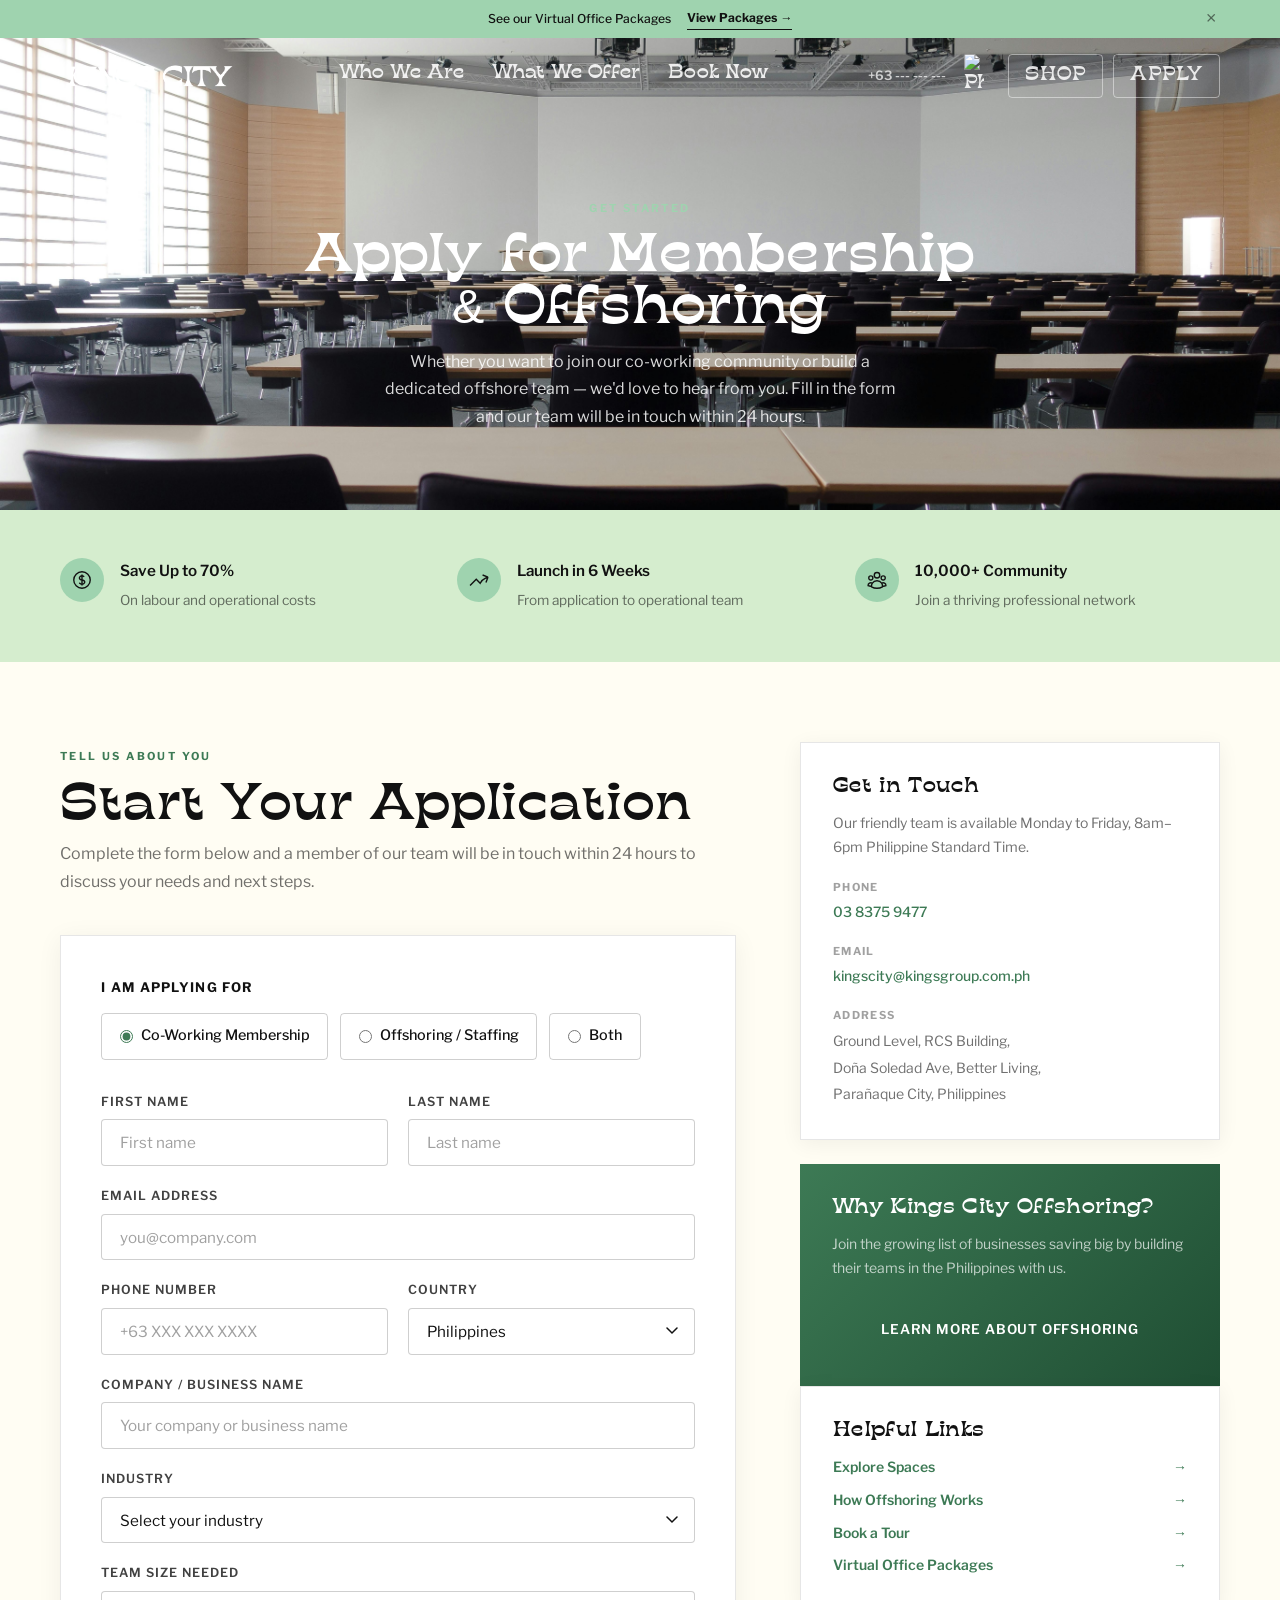
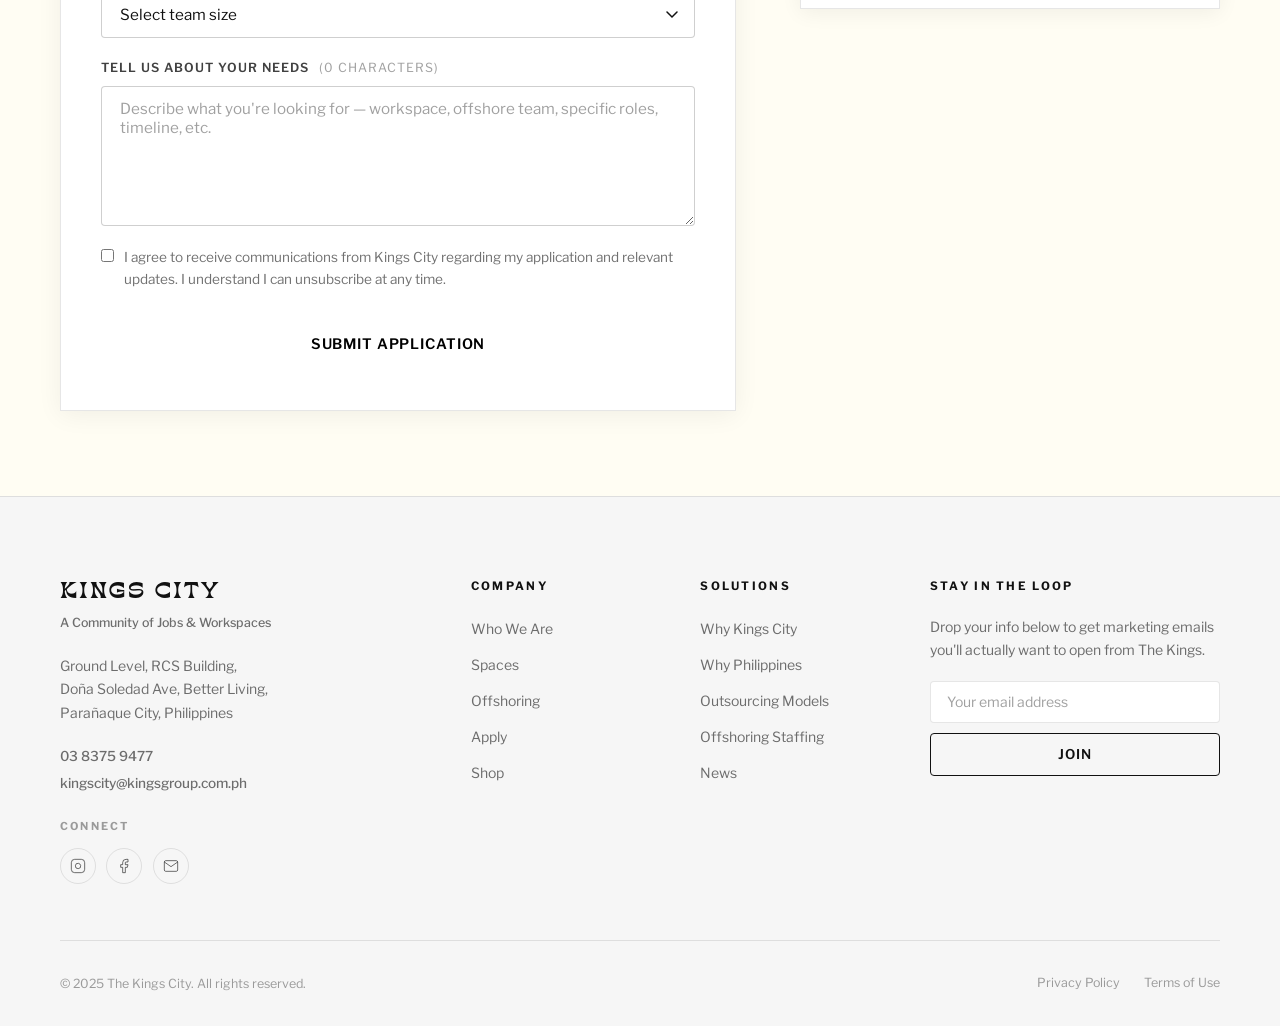
==== commit 87dd9b7f: "Redesign on some parts of the pages" ====
--- a/html/apply.html
+++ b/html/apply.html
@@ -10,7 +10,7 @@
   <link rel="preconnect" href="https://fonts.googleapis.com">
   <link rel="preconnect" href="https://fonts.gstatic.com" crossorigin>
   <link
-    href="https://fonts.googleapis.com/css2?family=Cormorant+Garamond:ital,wght@0,400;0,500;0,600;0,700;1,400&family=Libre+Franklin:ital,wght@0,300;0,400;0,500;0,600;0,700;1,400&family=Great+Vibes&display=swap"
+    href="https://fonts.googleapis.com/css2?family=Libre+Franklin:ital,wght@0,300;0,400;0,500;0,600;0,700;1,400&family=Great+Vibes&display=swap"
     rel="stylesheet">
   <link rel="stylesheet" href="../css/main.css">
   <link rel="stylesheet" href="../css/apply.css">
@@ -41,7 +41,7 @@
     <div class="nav-wrap">
       <a href="../index.html" class="nav-logo">
         <img src="../images/kings_city_logo_white.png" alt="Kings City Logo" class="logo-img-white">
-        <img src="../images/kings_city_logo_black.png" alt="Kings City Logo" class="logo-img-color">
+        <img src="../images/kings_city_logo_blue.png" alt="Kings City Logo" class="logo-img-color">
       </a>
       <ul class="nav-links" role="list">
         <li><a href="who_we_are.html">Who We Are</a></li>
--- a/css/main.css
+++ b/css/main.css
@@ -4,7 +4,14 @@
    Mobile Drawer · Buttons · Scroll Reveal · Utilities
 ================================================================ */
 
-@import url('https://fonts.googleapis.com/css2?family=Cormorant+Garamond:ital,wght@0,400;0,500;0,600;0,700;1,400&family=Libre+Franklin:ital,wght@0,300;0,400;0,500;0,600;0,700;1,400&family=Great+Vibes&display=swap');
+@font-face {
+  font-family: 'KISH';
+  src: url('../assets/kishtest-boldultrawide.otf') format('opentype');
+  font-weight: normal;
+  font-style: normal;
+}
+
+@import url('https://fonts.googleapis.com/css2?family=Libre+Franklin:ital,wght@0,300;0,400;0,500;0,600;0,700;1,400&family=Great+Vibes&display=swap');
 
 :root {
   --clr-green-lt: #d5edce;
@@ -27,13 +34,14 @@
   --ink-20: rgba(17, 17, 17, .20);
   --ink-10: rgba(17, 17, 17, .10);
   --ink-06: rgba(17, 17, 17, .06);
-  --f-head: 'Cormorant Garamond', Georgia, serif;
+  --f-head: 'KISH', sans-serif;
   --f-body: 'Libre Franklin', 'Franklin Gothic Medium', sans-serif;
   --f-script: 'Great Vibes', cursive;
+  --f-kish: 'KISH', sans-serif;
   --nav-h: 76px;
   --ann-h: 38px;
-  --max-w: 1340px;
-  --pad-x: clamp(1.25rem, 5vw, 4rem);
+  --max-w: 1440px;
+  --pad-x: clamp(1.25rem, 5vw, 3.75rem);
   --radius: 4px;
   --radius-md: 8px;
   --radius-lg: 14px;
@@ -98,9 +106,9 @@
 }
 
 h1 {
-  font-family: var(--f-head);
-  font-size: clamp(2.6rem, 5vw, 4rem);
-  font-weight: 600;
+  font-family: var(--f-kish);
+  font-size: clamp(2rem, 4vw, 3rem);
+  font-weight: 400;
   line-height: 1.08;
   letter-spacing: .025em
 }
@@ -180,11 +188,11 @@
 }
 
 .section-pad {
-  padding: 100px 0
+  padding: 96px 0
 }
 
 .section-pad-sm {
-  padding: 64px 0
+  padding: 80px 0
 }
 
 .btn {
@@ -227,15 +235,15 @@
 }
 
 .btn-primary {
-  background: var(--clr-orange);
-  color: #fff;
-  border-color: var(--clr-orange)
+  background: transparent;
+  color: var(--clr-dark);
+  border-color: var(--clr-dark)
 }
 
 .btn-primary:hover {
-  background: #e8551d;
+  border-color: #ff6224;
   box-shadow: var(--shadow-md);
-  color: #fff
+  color: #ff6224
 }
 
 .btn-secondary {
@@ -245,8 +253,8 @@
 }
 
 .btn-secondary:hover {
-  background: #2e6040;
-  color: #fff
+  border-color: #ff6224;
+  color: #ff6224
 }
 
 .btn-outline {
@@ -256,8 +264,8 @@
 }
 
 .btn-outline:hover {
-  background: var(--clr-dark);
-  color: #fff
+  border-color: #ff6224;
+  color: #ff6224
 }
 
 .btn-outline-green {
@@ -267,8 +275,8 @@
 }
 
 .btn-outline-green:hover {
-  background: var(--clr-green-dk);
-  color: #fff
+  border-color: #ff6224;
+  color: #ff6224
 }
 
 .btn-ghost-white {
@@ -278,9 +286,8 @@
 }
 
 .btn-ghost-white:hover {
-  background: #fff;
-  color: var(--clr-dark);
-  border-color: #fff
+  border-color: #ff6224;
+  color: #ff6224
 }
 
 .btn-light {
@@ -290,8 +297,8 @@
 }
 
 .btn-light:hover {
-  background: var(--clr-green-lt);
-  border-color: var(--clr-green-lt)
+  border-color: #ff6224;
+  color: #ff6224
 }
 
 .btn-ghost-light {
@@ -301,22 +308,22 @@
 }
 
 .btn-ghost-light:hover {
-  background: rgba(255, 255, 255, .15);
-  border-color: #fff
+  border-color: #ff6224;
+  color: #ff6224
 }
 
 .btn-nav-outline {
   padding: .45rem 1rem;
-  font-family: var(--f-head);
+  font-family: var(--f-kish);
   font-size: 1.05rem;
+  font-weight: 400;
   color: rgba(255, 255, 255, .85);
   border-color: rgba(255, 255, 255, .45)
 }
 
 .btn-nav-outline:hover {
-  background: #fff;
-  color: var(--clr-dark);
-  border-color: #fff
+  border-color: #ff6224;
+  color: #ff6224
 }
 
 .navbar.scrolled .btn-nav-outline {
@@ -325,23 +332,23 @@
 }
 
 .navbar.scrolled .btn-nav-outline:hover {
-  background: var(--clr-dark);
-  color: #fff;
-  border-color: var(--clr-dark)
+  border-color: #ff6224;
+  color: #ff6224
 }
 
 .btn-nav-primary {
   padding: .45rem 1rem;
-  font-family: var(--f-head);
+  font-family: var(--f-kish);
   font-size: 1.05rem;
-  background: var(--clr-orange);
-  color: #fff;
-  border-color: var(--clr-orange)
+  font-weight: 400;
+  background: transparent;
+  color: rgba(255, 255, 255, .85);
+  border-color: rgba(255, 255, 255, .45)
 }
 
 .btn-nav-primary:hover {
-  background: #e8551d;
-  color: #fff
+  border-color: #ff6224;
+  color: #ff6224
 }
 
 .link-arrow {
@@ -580,9 +587,9 @@
 
 .nav-links>li>a,
 .nav-drop-btn {
-  font-family: var(--f-head);
+  font-family: var(--f-kish);
   font-size: 1.05rem;
-  font-weight: 500;
+  font-weight: 400;
   color: rgba(255, 255, 255, .88);
   background: none;
   border: none;
@@ -669,9 +676,9 @@
 .drop-menu a {
   display: block;
   padding: .65rem 1.25rem;
-  font-family: var(--f-head);
+  font-family: var(--f-kish);
   font-size: 1.05rem;
-  font-weight: 500;
+  font-weight: 400;
   color: var(--ink-80);
   transition: background var(--t-fast), color var(--t-fast)
 }
@@ -888,4 +895,24 @@
   clip: rect(0, 0, 0, 0);
   white-space: nowrap;
   border: 0
+}
+
+/* Center Hero Content on Sub-pages */
+.apply-hero .container,
+.spaces-hero .container,
+.who-hero .container,
+.off-hero .container,
+.book-hero .book-hero-content,
+.what-hero .container {
+    text-align: center;
+}
+
+.apply-hero .container p,
+.spaces-hero .container p,
+.who-hero .container p,
+.off-hero .container p,
+.book-hero .book-hero-content p,
+.what-hero .container p {
+    margin-left: auto;
+    margin-right: auto;
 }
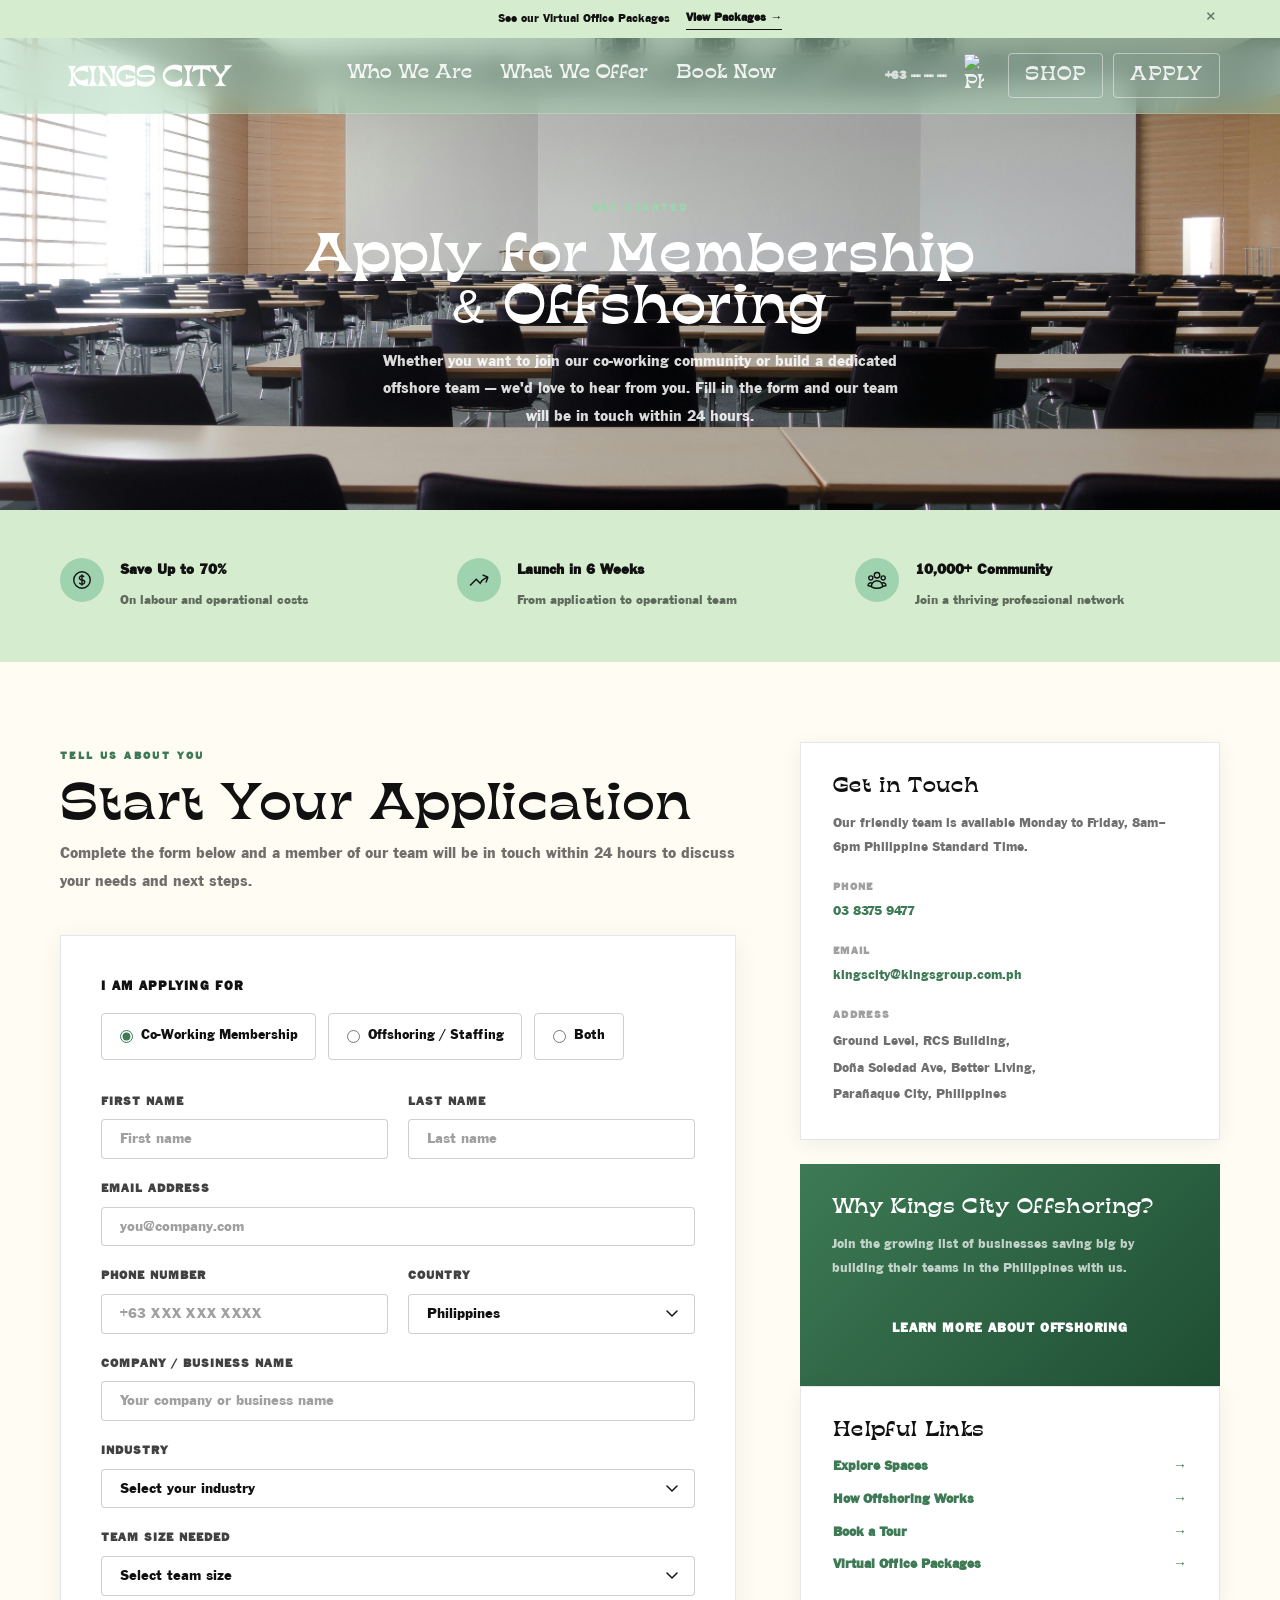
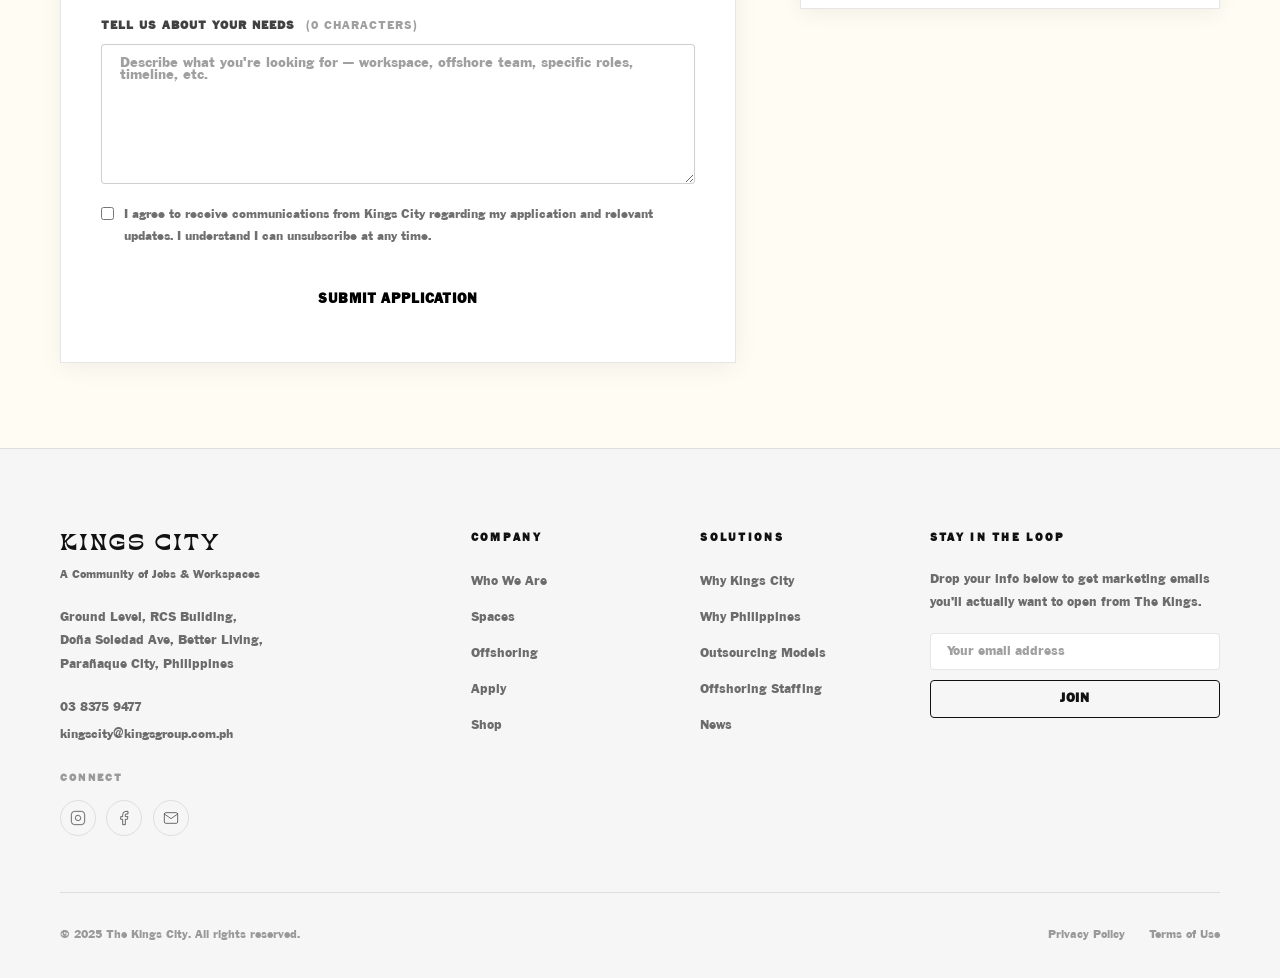
==== commit 57c159b8: "Redesign updates" ====
--- a/html/apply.html
+++ b/html/apply.html
@@ -10,9 +10,8 @@
   <link rel="preconnect" href="https://fonts.googleapis.com">
   <link rel="preconnect" href="https://fonts.gstatic.com" crossorigin>
   <link
-    href="https://fonts.googleapis.com/css2?family=Libre+Franklin:ital,wght@0,300;0,400;0,500;0,600;0,700;1,400&family=Great+Vibes&display=swap"
-    rel="stylesheet">
-  <link rel="stylesheet" href="../css/main.css">
+      href="https://fonts.googleapis.com/css2?family=Great+Vibes&display=swap"
+      rel="stylesheet">  <link rel="stylesheet" href="../css/main.css">
   <link rel="stylesheet" href="../css/apply.css">
   <link rel="stylesheet" href="../css/forms.css">
   <link rel="stylesheet" href="../css/footer.css">
--- a/css/main.css
+++ b/css/main.css
@@ -5,13 +5,20 @@
 ================================================================ */
 
 @font-face {
-  font-family: 'KISH';
-  src: url('../assets/kishtest-boldultrawide.otf') format('opentype');
+  font-family: 'kish-test-webfont';
+  src: url('../assets/fonts/kish-test-webfont/kishtest-boldultrawide.woff') format('woff');
   font-weight: normal;
   font-style: normal;
 }
 
-@import url('https://fonts.googleapis.com/css2?family=Libre+Franklin:ital,wght@0,300;0,400;0,500;0,600;0,700;1,400&family=Great+Vibes&display=swap');
+@font-face {
+  font-family: 'franklin-gothic-webfont';
+  src: url('../assets/fonts/franklin-gothic-webfont/FranklinGothic.woff') format('woff');
+  font-weight: normal;
+  font-style: normal;
+}
+
+@import url('https://fonts.googleapis.com/css2?family=Great+Vibes&display=swap');
 
 :root {
   --clr-green-lt: #d5edce;
@@ -34,10 +41,10 @@
   --ink-20: rgba(17, 17, 17, .20);
   --ink-10: rgba(17, 17, 17, .10);
   --ink-06: rgba(17, 17, 17, .06);
-  --f-head: 'KISH', sans-serif;
-  --f-body: 'Libre Franklin', 'Franklin Gothic Medium', sans-serif;
+  --f-head: 'kish-test-webfont', sans-serif;
+  --f-body: 'franklin-gothic-webfont', sans-serif;
   --f-script: 'Great Vibes', cursive;
-  --f-kish: 'KISH', sans-serif;
+  --f-kish: 'kish-test-webfont', sans-serif;
   --nav-h: 76px;
   --ann-h: 38px;
   --max-w: 1440px;
@@ -469,7 +476,7 @@
 
 /* Announcement */
 .ann-bar {
-  background: var(--clr-green-md);
+  background: #d5edce;
   height: var(--ann-h);
   display: flex;
   align-items: center;
@@ -522,12 +529,16 @@
   width: 100%;
   height: var(--nav-h);
   z-index: 1000;
+  background: rgba(159, 211, 175, 0.45);
+  backdrop-filter: blur(12px);
+  -webkit-backdrop-filter: blur(12px);
+  border-bottom: 1px solid rgba(255, 255, 255, 0.2);
   transition: background var(--t-slow) var(--ease), box-shadow var(--t-slow) var(--ease), top var(--t-base) var(--ease)
 }
 
 .navbar.scrolled {
-  background: rgba(255, 253, 243, .97);
-  box-shadow: 0 1px 0 var(--ink-10);
+  background: rgba(255, 253, 243, 0.85);
+  box-shadow: 0 4px 12px rgba(0, 0, 0, 0.08);
   backdrop-filter: blur(16px);
   -webkit-backdrop-filter: blur(16px)
 }
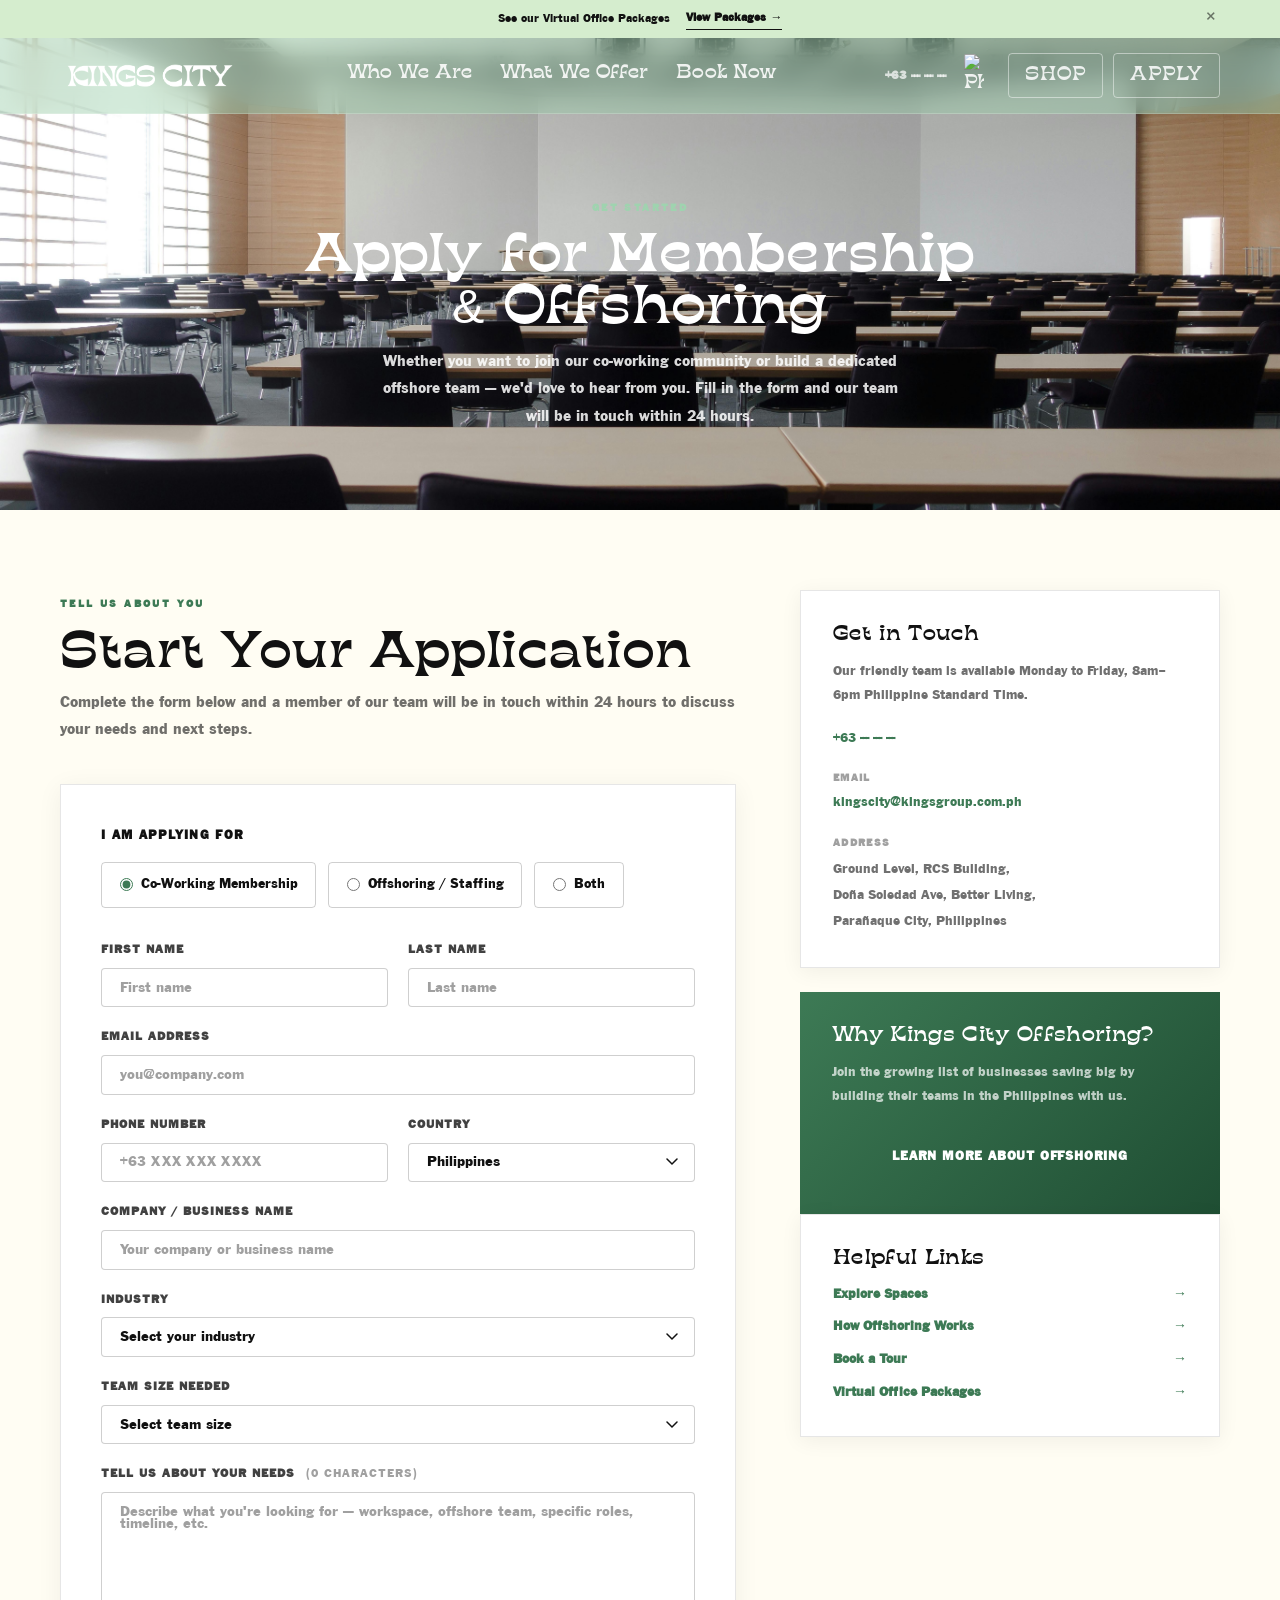
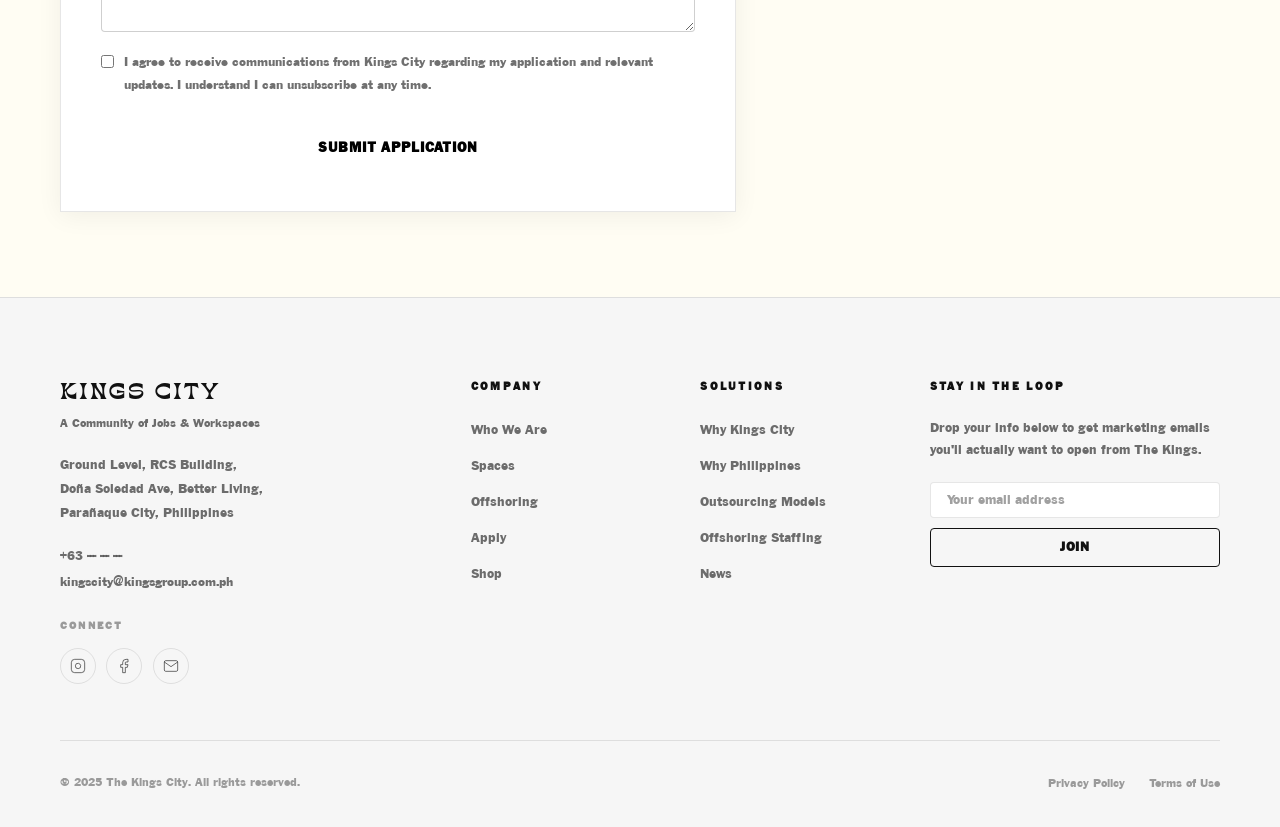
==== commit 33122543: "refix refix" ====
--- a/html/apply.html
+++ b/html/apply.html
@@ -118,51 +118,7 @@
     </div>
   </section>
 
-  <!-- ══════════════════════════════════════════
-     BENEFITS STRIP
-══════════════════════════════════════════ -->
-  <div class="apply-benefits">
-    <div class="container">
-      <div class="apply-benefits-grid">
-        <div class="apply-benefit" data-reveal>
-          <div class="apply-benefit-icon">
-            <svg viewBox="0 0 24 24" fill="none" stroke="currentColor" stroke-width="1.5" aria-hidden="true">
-              <path
-                d="M12 6v12m-3-2.818l.879.659c1.171.879 3.07.879 4.242 0 1.172-.879 1.172-2.303 0-3.182C13.536 12.219 12.768 12 12 12c-.725 0-1.45-.22-2.003-.659-1.106-.879-1.106-2.303 0-3.182s2.9-.879 4.006 0l.415.33M21 12a9 9 0 11-18 0 9 9 0 0118 0z" />
-            </svg>
-          </div>
-          <div class="apply-benefit-text">
-            <strong>Save Up to 70%</strong>
-            <span>On labour and operational costs</span>
-          </div>
-        </div>
-        <div class="apply-benefit" data-reveal>
-          <div class="apply-benefit-icon">
-            <svg viewBox="0 0 24 24" fill="none" stroke="currentColor" stroke-width="1.5" aria-hidden="true">
-              <path
-                d="M2.25 18L9 11.25l4.306 4.307a11.95 11.95 0 015.814-5.519l2.74-1.22m0 0l-5.94-2.28m5.94 2.28l-2.28 5.941" />
-            </svg>
-          </div>
-          <div class="apply-benefit-text">
-            <strong>Launch in 6 Weeks</strong>
-            <span>From application to operational team</span>
-          </div>
-        </div>
-        <div class="apply-benefit" data-reveal>
-          <div class="apply-benefit-icon">
-            <svg viewBox="0 0 24 24" fill="none" stroke="currentColor" stroke-width="1.5" aria-hidden="true">
-              <path
-                d="M18 18.72a9.094 9.094 0 003.741-.479 3 3 0 00-4.682-2.72m.94 3.198l.001.031c0 .225-.012.447-.037.666A11.944 11.944 0 0112 21c-2.17 0-4.207-.576-5.963-1.584A6.062 6.062 0 016 18.719m12 0a5.971 5.971 0 00-.941-3.197m0 0A5.995 5.995 0 0012 12.75a5.995 5.995 0 00-5.058 2.772m0 0a3 3 0 00-4.681 2.72 8.986 8.986 0 003.74.477m.94-3.197a5.971 5.971 0 00-.94 3.197M15 6.75a3 3 0 11-6 0 3 3 0 016 0zm6 3a2.25 2.25 0 11-4.5 0 2.25 2.25 0 014.5 0zm-13.5 0a2.25 2.25 0 11-4.5 0 2.25 2.25 0 014.5 0z" />
-            </svg>
-          </div>
-          <div class="apply-benefit-text">
-            <strong>10,000+ Community</strong>
-            <span>Join a thriving professional network</span>
-          </div>
-        </div>
-      </div>
-    </div>
-  </div>
+
 
   <!-- ══════════════════════════════════════════
      MAIN LAYOUT
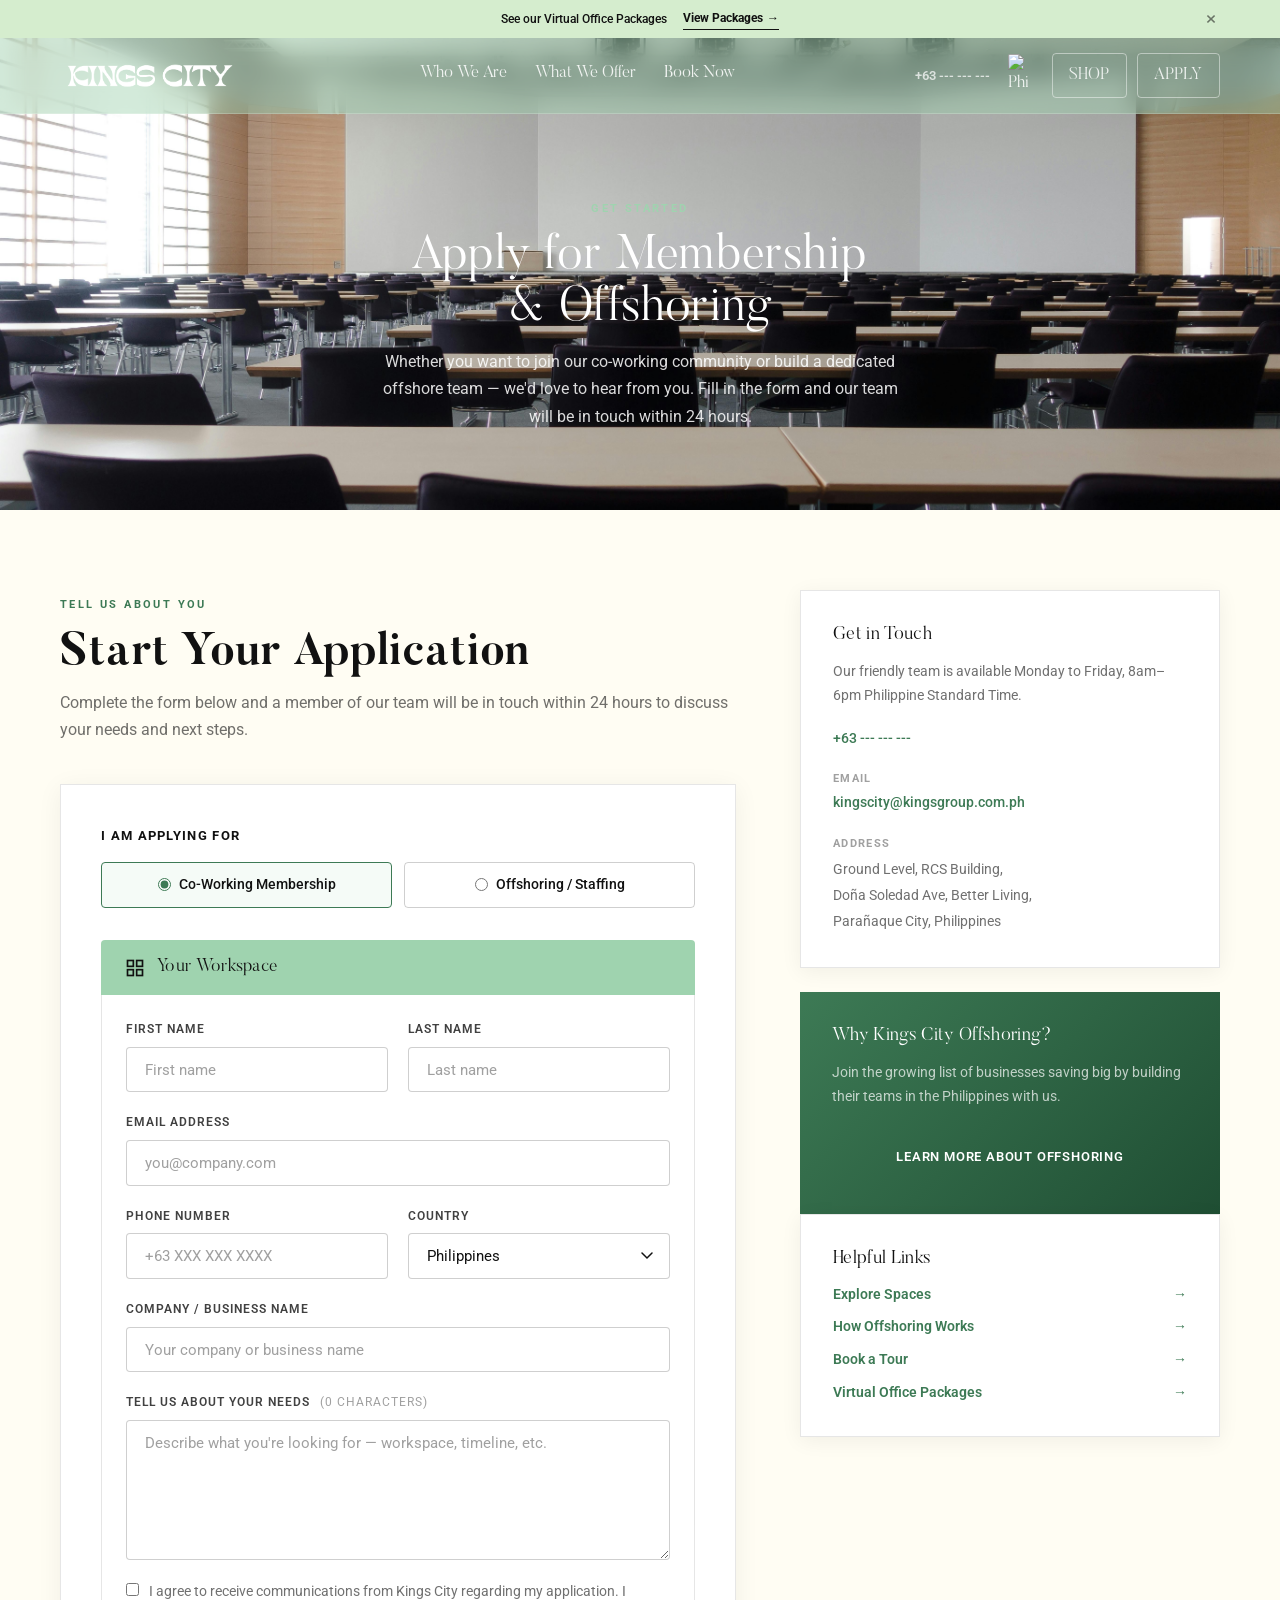
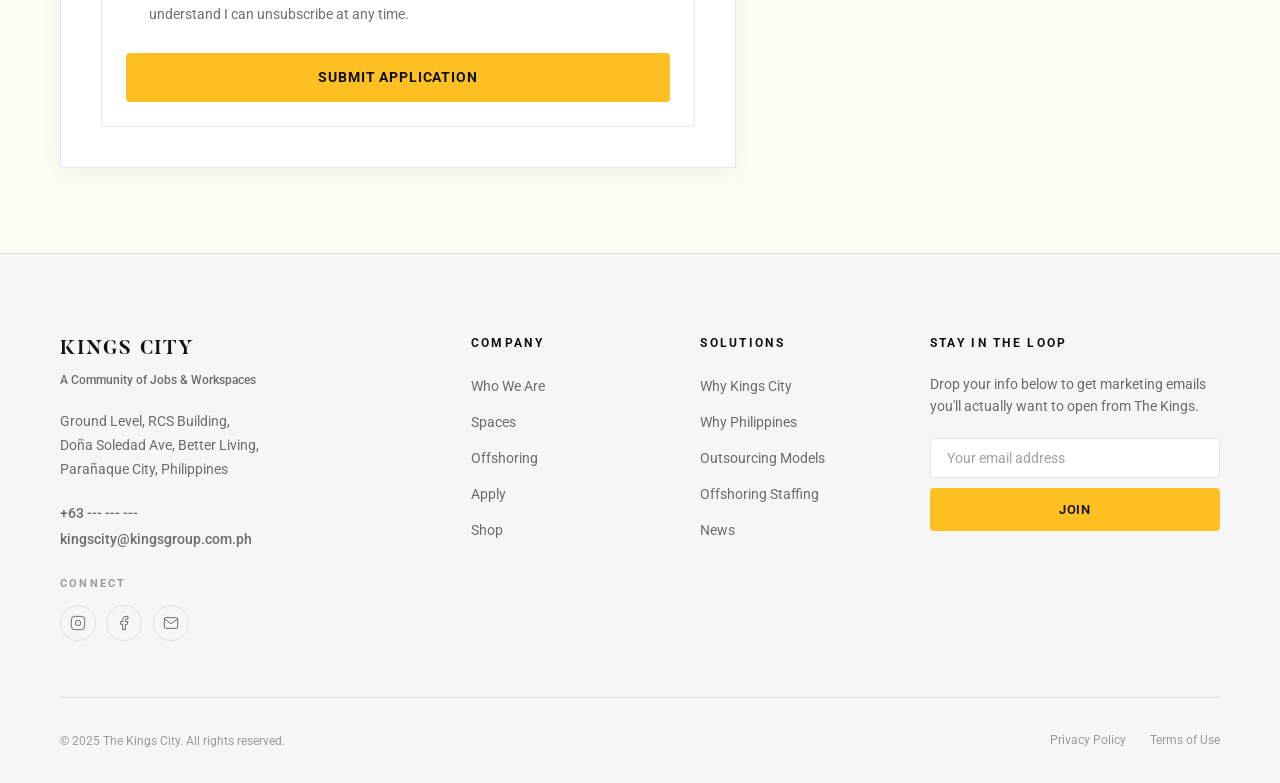
==== commit 5935fccb: "redesign added offshoring stuffing" ====
--- a/html/apply.html
+++ b/html/apply.html
@@ -134,136 +134,211 @@
           <p>Complete the form below and a member of our team will be in touch within 24 hours to discuss your needs and
             next steps.</p>
 
-          <form class="form-card" id="apply-form" style="margin-top:2rem" novalidate>
+          <form class="form-card" id="apply-form" style="margin-top:2rem; position:relative;" novalidate>
 
             <!-- Application type -->
             <div style="margin-bottom:2rem">
-              <p
-                style="font-size:.82rem;font-weight:700;letter-spacing:.1em;text-transform:uppercase;color:var(--clr-dark);margin-bottom:.875rem">
-                I am applying for</p>
-              <div style="display:flex;gap:.75rem;flex-wrap:wrap">
-                <label
-                  style="display:flex;align-items:center;gap:.5rem;cursor:pointer;font-size:.9rem;font-weight:500;padding:.65rem 1.1rem;border:1.5px solid var(--ink-20);border-radius:var(--radius);transition:border-color .22s,background .22s"
-                  id="lbl-cowork">
-                  <input type="radio" name="application_type" value="coworking" checked
-                    style="accent-color:var(--clr-green-dk)"> Co-Working Membership
+              <p style="font-size:.82rem;font-weight:700;letter-spacing:.1em;text-transform:uppercase;color:var(--clr-dark);margin-bottom:.875rem">
+                I am applying for
+              </p>
+              <div class="apply-type-group" style="display:flex;gap:.75rem;flex-wrap:wrap">
+                <label style="display:flex;align-items:center;justify-content:center;flex:1;gap:.5rem;cursor:pointer;font-size:.9rem;font-weight:500;padding:.65rem 1.1rem;border:1.5px solid var(--clr-green-dk);background:rgba(159,211,175,0.1);border-radius:var(--radius);transition:all .22s;" id="lbl-cowork">
+                  <input type="radio" name="application_type" value="coworking" checked style="accent-color:var(--clr-green-dk)"> Co-Working Membership
                 </label>
-                <label
-                  style="display:flex;align-items:center;gap:.5rem;cursor:pointer;font-size:.9rem;font-weight:500;padding:.65rem 1.1rem;border:1.5px solid var(--ink-20);border-radius:var(--radius);transition:border-color .22s,background .22s"
-                  id="lbl-offsh">
-                  <input type="radio" name="application_type" value="offshoring"
-                    style="accent-color:var(--clr-green-dk)"> Offshoring / Staffing
+                <label style="display:flex;align-items:center;justify-content:center;flex:1;gap:.5rem;cursor:pointer;font-size:.9rem;font-weight:500;padding:.65rem 1.1rem;border:1.5px solid var(--ink-20);border-radius:var(--radius);transition:all .22s;" id="lbl-offsh">
+                  <input type="radio" name="application_type" value="offshoring" style="accent-color:var(--clr-green-dk)"> Offshoring / Staffing
                 </label>
-                <label
-                  style="display:flex;align-items:center;gap:.5rem;cursor:pointer;font-size:.9rem;font-weight:500;padding:.65rem 1.1rem;border:1.5px solid var(--ink-20);border-radius:var(--radius);transition:border-color .22s,background .22s"
-                  id="lbl-both">
-                  <input type="radio" name="application_type" value="both" style="accent-color:var(--clr-green-dk)">
-                  Both
-                </label>
               </div>
             </div>
 
-            <!-- Personal info -->
-            <div class="form-row" style="margin-bottom:1.25rem">
-              <div class="form-group">
-                <label class="form-label" for="ap-firstname">First Name</label>
-                <input class="form-input" type="text" id="ap-firstname" name="first_name" placeholder="First name"
-                  required>
-                <span class="form-error-msg">This field is required.</span>
-              </div>
-              <div class="form-group">
-                <label class="form-label" for="ap-lastname">Last Name</label>
-                <input class="form-input" type="text" id="ap-lastname" name="last_name" placeholder="Last name"
-                  required>
-                <span class="form-error-msg">This field is required.</span>
+            <!-- Co-working View -->
+            <div id="coworking-fields">
+              <div class="tb-header">
+                <div style="display:flex;align-items:center;gap:0.75rem;">
+                  <svg viewBox="0 0 24 24" fill="none" stroke="currentColor" stroke-width="2" aria-hidden="true" style="width:20px;height:20px;color:var(--clr-dark);"><rect x="3" y="3" width="7" height="7"></rect><rect x="14" y="3" width="7" height="7"></rect><rect x="14" y="14" width="7" height="7"></rect><rect x="3" y="14" width="7" height="7"></rect></svg>
+                  <h3 style="margin:0;font-size:1.1rem;color:var(--clr-dark);">Your Workspace</h3>
+                </div>
+              </div>
+              <div class="tb-body" style="padding:1.5rem;">
+                <div class="form-row" style="margin-bottom:1.25rem">
+                  <div class="form-group">
+                    <label class="form-label" for="ap-firstname">First Name</label>
+                    <input class="form-input" type="text" id="ap-firstname" name="first_name" placeholder="First name" required>
+                    <span class="form-error-msg">This field is required.</span>
+                  </div>
+                  <div class="form-group">
+                    <label class="form-label" for="ap-lastname">Last Name</label>
+                    <input class="form-input" type="text" id="ap-lastname" name="last_name" placeholder="Last name" required>
+                    <span class="form-error-msg">This field is required.</span>
+                  </div>
+                </div>
+
+                <div class="form-group" style="margin-bottom:1.25rem">
+                  <label class="form-label" for="ap-email">Email Address</label>
+                  <input class="form-input" type="email" id="ap-email" name="email" placeholder="you@company.com" required>
+                  <span class="form-error-msg">Please enter a valid email address.</span>
+                </div>
+
+                <div class="form-row" style="margin-bottom:1.25rem">
+                  <div class="form-group">
+                    <label class="form-label" for="ap-phone">Phone Number</label>
+                    <input class="form-input" type="tel" id="ap-phone" name="phone" placeholder="+63 XXX XXX XXXX" required>
+                    <span class="form-error-msg">This field is required.</span>
+                  </div>
+                  <div class="form-group">
+                    <label class="form-label" for="ap-country">Country</label>
+                    <select class="form-select" id="ap-country" name="country">
+                      <option value="ph">Philippines</option>
+                      <option value="au">Australia</option>
+                      <option value="nz">New Zealand</option>
+                      <option value="us">United States</option>
+                      <option value="uk">United Kingdom</option>
+                      <option value="sg">Singapore</option>
+                      <option value="other">Other</option>
+                    </select>
+                  </div>
+                </div>
+
+                <div class="form-group" style="margin-bottom:1.25rem">
+                  <label class="form-label" for="ap-company">Company / Business Name</label>
+                  <input class="form-input" type="text" id="ap-company" name="company" placeholder="Your company or business name">
+                </div>
+
+                <div class="form-group" style="margin-bottom:1.25rem">
+                  <label class="form-label" for="apply-message">
+                    Tell Us About Your Needs
+                    <span style="color:var(--ink-40);font-weight:400;margin-left:.35rem">(<span id="apply-msg-count">0</span> characters)</span>
+                  </label>
+                  <textarea class="form-textarea" id="apply-message" name="message" rows="5" placeholder="Describe what you're looking for — workspace, timeline, etc." style="min-height:140px"></textarea>
+                </div>
+
+                <div style="display:flex;align-items:flex-start;gap:.65rem;margin-bottom:1.75rem">
+                  <input type="checkbox" id="ap-consent-co" name="consent-co" required style="margin-top:.2rem;accent-color:var(--clr-green-dk)">
+                  <label for="ap-consent-co" style="font-size:.85rem;color:var(--ink-60);cursor:pointer">
+                    I agree to receive communications from Kings City regarding my application. I understand I can unsubscribe at any time.
+                  </label>
+                </div>
+
+                <button type="submit" class="btn btn-amber btn-lg" style="width:100%;justify-content:center;color:var(--clr-dark);font-weight:700;">
+                  SUBMIT APPLICATION
+                </button>
               </div>
             </div>
 
-            <div class="form-group" style="margin-bottom:1.25rem">
-              <label class="form-label" for="ap-email">Email Address</label>
-              <input class="form-input" type="email" id="ap-email" name="email" placeholder="you@company.com" required>
-              <span class="form-error-msg">Please enter a valid email address.</span>
+            <!-- Offshoring Team Builder UI -->
+            <div id="offshoring-fields" style="display:none;">
+              <div class="tb-header">
+                <div style="display:flex;align-items:center;gap:0.75rem;">
+                  <svg viewBox="0 0 24 24" fill="none" stroke="currentColor" stroke-width="2" aria-hidden="true" style="width:20px;height:20px;color:var(--clr-dark);"><path d="M17 21v-2a4 4 0 0 0-4-4H5a4 4 0 0 0-4 4v2"></path><circle cx="9" cy="7" r="4"></circle><path d="M23 21v-2a4 4 0 0 0-3-3.87"></path><path d="M16 3.13a4 4 0 0 1 0 7.75"></path></svg>
+                  <h3 style="margin:0;font-size:1.1rem;color:var(--clr-dark);">Your Team Selection</h3>
+                </div>
+                <button type="button" class="btn btn-amber btn-sm" id="btn-add-member" style="height:36px; padding:0 1rem;font-weight:700;">+ ADD MEMBER</button>
+              </div>
+              
+              <div class="tb-body">
+                <div class="tb-empty-state" id="tb-empty">
+                  <div class="tb-avatar">
+                    <img src="../images/kings_city_logo_icon_red.png" alt="Offshore team">
+                  </div>
+                  <h4>Build your offshore team with Kings City.</h4>
+                  <p>Select roles below and instantly see a transparent monthly estimate.</p>
+                  <button type="button" class="btn btn-amber btn-lg" id="btn-get-started" style="font-weight:700;">GET STARTED</button>
+                </div>
+
+                <div class="tb-roles-container" id="tb-roles-list" style="display:none;">
+                  <div class="tb-roles-headers">
+                    <div style="flex:1.8">ROLE FUNCTION</div>
+                    <div style="flex:1.2">EXPERIENCE LEVEL</div>
+                    <div style="flex:1;text-align:center;">HEADCOUNT</div>
+                    <div style="flex:1.2;text-align:right;">EST. MONTHLY</div>
+                    <div style="width:30px"></div>
+                  </div>
+                  <div id="tb-roles-inner"></div>
+                </div>
+
+                <div class="tb-summary">
+                  <div class="tb-summary-row">
+                    <span>Team Size:</span>
+                    <strong id="tb-total-size">0</strong>
+                  </div>
+                  <div class="tb-summary-row">
+                    <span>Est. Monthly Base:</span>
+                    <strong id="tb-total-base">$0</strong>
+                  </div>
+                  <div class="tb-summary-savings" id="tb-savings" style="display:none;">
+                    <svg viewBox="0 0 24 24" fill="none" stroke="currentColor" stroke-width="2"><polyline points="20 6 9 17 4 12"></polyline></svg>
+                    <span>Saving <strong id="tb-save-amount">~ $0</strong> vs. local hire</span>
+                  </div>
+                  <div class="tb-summary-total">
+                    <span style="font-size:1.1rem;font-weight:700;color:var(--clr-dark);">Estimated Total</span>
+                    <span style="font-size:1.5rem;font-weight:700;color:var(--clr-dark);font-family:var(--f-head);" id="tb-final-total">$0</span>
+                  </div>
+                </div>
+
+                <div class="tb-form-fields" style="padding:1.5rem;border-top:1px dashed var(--ink-20);">
+                  <div class="form-row" style="margin-bottom:1.25rem">
+                    <div class="form-group">
+                      <label class="form-label" for="off-firstname" style="display:none;">First Name</label>
+                      <input class="form-input" type="text" id="off-firstname" name="off_firstname" placeholder="First Name" required>
+                      <span class="form-error-msg">This field is required.</span>
+                    </div>
+                    <div class="form-group">
+                      <label class="form-label" for="off-lastname" style="display:none;">Last Name</label>
+                      <input class="form-input" type="text" id="off-lastname" name="off_lastname" placeholder="Last Name" required>
+                      <span class="form-error-msg">This field is required.</span>
+                    </div>
+                  </div>
+
+                  <div class="form-row" style="margin-bottom:1.25rem">
+                    <div class="form-group">
+                      <label class="form-label" for="off-email" style="display:none;">Email Address</label>
+                      <input class="form-input" type="email" id="off-email" name="off_email" placeholder="Work Email" required>
+                      <span class="form-error-msg">Please enter a valid email.</span>
+                    </div>
+                    <div class="form-group">
+                      <label class="form-label" for="off-phone" style="display:none;">Phone Number</label>
+                      <input class="form-input" type="tel" id="off-phone" name="off_phone" placeholder="Phone Number" required>
+                      <span class="form-error-msg">This field is required.</span>
+                    </div>
+                  </div>
+
+                  <div class="form-row" style="margin-bottom:1.5rem">
+                    <div class="form-group">
+                      <label class="form-label" for="off-country" style="display:none;">Country</label>
+                      <select class="form-select" id="off-country" name="off_country">
+                        <option value="ph">Philippines</option>
+                        <option value="au">Australia</option>
+                        <option value="nz">New Zealand</option>
+                        <option value="us">United States</option>
+                        <option value="uk">United Kingdom</option>
+                        <option value="sg">Singapore</option>
+                        <option value="other">Other</option>
+                      </select>
+                    </div>
+                    <div class="form-group">
+                      <label class="form-label" for="off-company" style="display:none;">Company / Business Name</label>
+                      <input class="form-input" type="text" id="off-company" name="off_company" placeholder="Company Name">
+                    </div>
+                  </div>
+
+                  <button type="button" id="btn-request-quote" class="btn btn-amber btn-lg" style="width:100%;justify-content:center;color:var(--clr-dark);font-weight:700;">REQUEST DETAILED QUOTE</button>
+                </div>
+              </div>
             </div>
-
-            <div class="form-row" style="margin-bottom:1.25rem">
-              <div class="form-group">
-                <label class="form-label" for="ap-phone">Phone Number</label>
-                <input class="form-input" type="tel" id="ap-phone" name="phone" placeholder="+63 XXX XXX XXXX" required>
-                <span class="form-error-msg">This field is required.</span>
-              </div>
-              <div class="form-group">
-                <label class="form-label" for="ap-country">Country</label>
-                <select class="form-select" id="ap-country" name="country">
-                  <option value="ph">Philippines</option>
-                  <option value="au">Australia</option>
-                  <option value="nz">New Zealand</option>
-                  <option value="us">United States</option>
-                  <option value="uk">United Kingdom</option>
-                  <option value="sg">Singapore</option>
-                  <option value="other">Other</option>
-                </select>
+          </form>
+
+          <!-- Select Role Modal Overlay -->
+          <div class="tb-modal" id="tb-modal" aria-hidden="true">
+            <div class="tb-modal-content">
+              <div class="tb-modal-header">
+                <h3 style="margin:0;font-size:1.25rem;">Select a Role</h3>
+                <button type="button" class="tb-modal-close" id="tb-modal-close" aria-label="Close">&times;</button>
+              </div>
+              <div class="tb-modal-body" id="tb-modal-roles">
+                <!-- Roles injected via JS -->
               </div>
             </div>
-
-            <div class="form-group" style="margin-bottom:1.25rem">
-              <label class="form-label" for="ap-company">Company / Business Name</label>
-              <input class="form-input" type="text" id="ap-company" name="company"
-                placeholder="Your company or business name">
-            </div>
-
-            <div class="form-group" style="margin-bottom:1.25rem">
-              <label class="form-label" for="ap-industry">Industry</label>
-              <select class="form-select" id="ap-industry" name="industry">
-                <option value="">Select your industry</option>
-                <option value="accounting">Accounting &amp; Finance</option>
-                <option value="tech">Technology &amp; IT</option>
-                <option value="marketing">Marketing &amp; Creative</option>
-                <option value="ecommerce">E-Commerce &amp; Retail</option>
-                <option value="legal">Legal &amp; Compliance</option>
-                <option value="healthcare">Healthcare</option>
-                <option value="realestate">Real Estate</option>
-                <option value="education">Education</option>
-                <option value="logistics">Logistics &amp; Supply Chain</option>
-                <option value="other">Other</option>
-              </select>
-            </div>
-
-            <div class="form-group" style="margin-bottom:1.25rem">
-              <label class="form-label" for="ap-team-size">Team Size Needed</label>
-              <select class="form-select" id="ap-team-size" name="team_size">
-                <option value="">Select team size</option>
-                <option value="1">Just me (1 person)</option>
-                <option value="2-5">Small team (2–5 people)</option>
-                <option value="6-15">Medium team (6–15 people)</option>
-                <option value="16-30">Large team (16–30 people)</option>
-                <option value="30+">Enterprise (30+ people)</option>
-              </select>
-            </div>
-
-            <div class="form-group" style="margin-bottom:1.25rem">
-              <label class="form-label" for="apply-message">
-                Tell Us About Your Needs
-                <span style="color:var(--ink-40);font-weight:400;margin-left:.35rem">(<span
-                    id="apply-msg-count">0</span> characters)</span>
-              </label>
-              <textarea class="form-textarea" id="apply-message" name="message" rows="5"
-                placeholder="Describe what you're looking for — workspace, offshore team, specific roles, timeline, etc."
-                style="min-height:140px"></textarea>
-            </div>
-
-            <div style="display:flex;align-items:flex-start;gap:.65rem;margin-bottom:1.75rem">
-              <input type="checkbox" id="ap-consent" name="consent" required
-                style="margin-top:.2rem;accent-color:var(--clr-green-dk)">
-              <label for="ap-consent" style="font-size:.85rem;color:var(--ink-60);cursor:pointer">
-                I agree to receive communications from Kings City regarding my application and relevant updates. I
-                understand I can unsubscribe at any time.
-              </label>
-            </div>
-
-            <button type="submit" class="btn btn-green btn-lg" style="width:100%;justify-content:center">
-              Submit Application
-            </button>
-          </form>
+          </div>
         </div>
 
         <!-- ── Success State ── -->
--- a/css/main.css
+++ b/css/main.css
@@ -5,16 +5,23 @@
 ================================================================ */
 
 @font-face {
-  font-family: 'kish-test-webfont';
-  src: url('../assets/fonts/kish-test-webfont/kishtest-boldultrawide.woff') format('woff');
-  font-weight: normal;
+  font-family: 'Butler';
+  src: url('../assets/fonts/butler/Butler%20FREE/Webfont%20formats/Woff2/Butler-Free-Rmn.woff2') format('woff2');
+  font-weight: 400;
   font-style: normal;
 }
 
 @font-face {
-  font-family: 'franklin-gothic-webfont';
-  src: url('../assets/fonts/franklin-gothic-webfont/FranklinGothic.woff') format('woff');
-  font-weight: normal;
+  font-family: 'Butler';
+  src: url('../assets/fonts/butler/Butler%20FREE/Webfont%20formats/Woff2/Butler-Free-Bd.woff2') format('woff2');
+  font-weight: 700;
+  font-style: normal;
+}
+
+@font-face {
+  font-family: 'Roboto';
+  src: url('../assets/fonts/Roboto/Roboto-VariableFont_wdth,wght.ttf') format('truetype');
+  font-weight: 100 900;
   font-style: normal;
 }
 
@@ -41,10 +48,10 @@
   --ink-20: rgba(17, 17, 17, .20);
   --ink-10: rgba(17, 17, 17, .10);
   --ink-06: rgba(17, 17, 17, .06);
-  --f-head: 'kish-test-webfont', sans-serif;
-  --f-body: 'franklin-gothic-webfont', sans-serif;
+  --f-head: 'Butler', serif;
+  --f-body: 'Roboto', sans-serif;
   --f-script: 'Great Vibes', cursive;
-  --f-kish: 'kish-test-webfont', sans-serif;
+  --f-kish: 'Butler', serif;
   --nav-h: 76px;
   --ann-h: 38px;
   --max-w: 1440px;
@@ -242,15 +249,16 @@
 }
 
 .btn-primary {
-  background: transparent;
-  color: var(--clr-dark);
-  border-color: var(--clr-dark)
+  background: #ffc022;
+  color: var(--clr-dark);
+  border-color: transparent;
 }
 
 .btn-primary:hover {
-  border-color: #ff6224;
+  background: #ff6224;
+  border-color: transparent;
   box-shadow: var(--shadow-md);
-  color: #ff6224
+  color: #fff;
 }
 
 .btn-secondary {
--- a/css/apply.css
+++ b/css/apply.css
@@ -90,8 +90,6 @@
 }
 
 /* ── Form wrapper ── */
-.apply-form-section {}
-
 .apply-form-section h2 {
   margin-bottom: .5rem
 }
@@ -229,4 +227,406 @@
   .apply-benefits-grid {
     grid-template-columns: 1fr
   }
+}
+
+/* ── Team Builder (Offshoring) ── */
+.tb-header {
+  background: #9fd3af;
+  color: var(--clr-dark);
+  padding: 1rem 1.5rem;
+  border-radius: var(--radius) var(--radius) 0 0;
+  display: flex;
+  align-items: center;
+  justify-content: space-between;
+}
+.tb-body {
+  border: 1px solid var(--ink-10);
+  border-top: none;
+  border-radius: 0 0 var(--radius) var(--radius);
+  background: #fff;
+  overflow: hidden;
+}
+.tb-empty-state {
+  text-align: center;
+  padding: 3rem 1.5rem;
+  border-bottom: 1px dashed var(--ink-20);
+}
+.tb-avatar {
+  width: 80px;
+  height: 80px;
+  border-radius: 50%;
+  overflow: hidden;
+  margin: 0 auto 1.25rem;
+  border: 4px solid #ffaec5;
+  box-shadow: 0 4px 12px rgba(0,0,0,0.1);
+}
+.tb-avatar img {
+  width: 100%;
+  height: 100%;
+  object-fit: cover;
+}
+.tb-empty-state h4 {
+  font-size: 1.15rem;
+  margin-bottom: 0.5rem;
+  color: var(--clr-dark);
+}
+.tb-empty-state p {
+  font-size: 0.9rem;
+  color: var(--ink-60);
+  margin-bottom: 1.5rem;
+}
+.btn-amber {
+  background: #ffc022;
+  color: var(--clr-dark);
+  border: none;
+}
+.btn-amber:hover {
+  background: #ff6224;
+  color: #fff;
+}
+
+/* Selected roles UI */
+.tb-roles-container {
+  padding: 1.5rem;
+  border-bottom: 1px dashed var(--ink-20);
+}
+.tb-roles-headers {
+  display: flex;
+  font-size: 0.75rem;
+  font-weight: 700;
+  letter-spacing: 0.05em;
+  text-transform: uppercase;
+  color: var(--ink-50);
+  margin-bottom: 1rem;
+  align-items: center;
+}
+.tb-roles-headers > div {
+  padding: 0 0.5rem;
+}
+.tbr-item {
+  display: flex;
+  align-items: center;
+  padding: 1rem;
+  background: #fcfcfc;
+  border: 1px solid var(--ink-10);
+  border-radius: var(--radius);
+  margin-bottom: 0.75rem;
+}
+.tbr-name {
+  flex: 1.8;
+  display: flex;
+  align-items: center;
+  gap: 0.75rem;
+  padding: 0 0.5rem;
+}
+.tbr-name-icon {
+  width: 36px;
+  height: 36px;
+  background: rgba(0,0,0,0.03);
+  border-radius: 6px;
+  display: flex;
+  align-items: center;
+  justify-content: center;
+  color: var(--clr-dark);
+}
+.tbr-name-text strong {
+  display: block;
+  font-size: 0.95rem;
+  color: var(--clr-dark);
+}
+.tbr-name-text span {
+  font-size: 0.8rem;
+  color: var(--ink-50);
+}
+.tbr-level {
+  flex: 1.2;
+  padding: 0 0.5rem;
+}
+.tbr-level select {
+  width: 100%;
+  padding: 0.4rem 0.5rem;
+  border: 1px solid var(--ink-20);
+  border-radius: var(--radius-sm);
+  background: #fff;
+  font-family: inherit;
+  font-size: 0.85rem;
+  color: var(--clr-dark);
+  cursor: pointer;
+}
+.tbr-count {
+  flex: 1;
+  display: flex;
+  align-items: center;
+  justify-content: center;
+  padding: 0 0.5rem;
+}
+.tbr-count-ctl {
+  display: flex;
+  background: #fff;
+  border: 1px solid var(--ink-20);
+  border-radius: var(--radius);
+  overflow: hidden;
+}
+.tbr-count-ctl button {
+  background: transparent;
+  border: none;
+  width: 28px;
+  height: 28px;
+  display: flex;
+  align-items: center;
+  justify-content: center;
+  cursor: pointer;
+  color: var(--ink-60);
+}
+.tbr-count-ctl button:hover {
+  background: rgba(0,0,0,0.03);
+}
+.tbr-count-ctl input {
+  width: 32px;
+  text-align: center;
+  border: none;
+  border-left: 1px solid var(--ink-10);
+  border-right: 1px solid var(--ink-10);
+  font-weight: 600;
+  font-size: 0.9rem;
+  pointer-events: none;
+}
+.tbr-price {
+  flex: 1.2;
+  text-align: right;
+  font-weight: 700;
+  font-size: 1.1rem;
+  color: var(--clr-dark);
+  padding: 0 0.5rem;
+}
+.tbr-price span {
+  font-size: 0.75rem;
+  font-weight: 500;
+  color: var(--ink-50);
+}
+.tbr-remove {
+  width: 30px;
+  text-align: right;
+}
+.tbr-remove button {
+  background: transparent;
+  border: none;
+  color: var(--clr-rose-md);
+  cursor: pointer;
+  padding: 4px;
+}
+
+/* Summary */
+.tb-summary {
+  padding: 1.5rem;
+  background: #fcfcfc;
+}
+.tb-summary-row {
+  display: flex;
+  justify-content: space-between;
+  margin-bottom: 0.5rem;
+  font-size: 0.95rem;
+  color: var(--ink-70);
+}
+.tb-summary-savings {
+  display: flex;
+  align-items: center;
+  gap: 0.5rem;
+  background: #d5edce;
+  color: var(--clr-dark);
+  padding: 0.75rem 1rem;
+  border-radius: var(--radius);
+  margin: 1rem 0;
+  font-size: 0.9rem;
+  font-weight: 600;
+}
+.tb-summary-savings svg {
+  width: 16px;
+  height: 16px;
+}
+.tb-summary-total {
+  display: flex;
+  justify-content: space-between;
+  align-items: center;
+  padding-top: 1rem;
+  border-top: 1px dashed var(--ink-20);
+  margin-top: 1rem;
+}
+
+/* Modal */
+.tb-modal {
+  position: fixed;
+  inset: 0;
+  background: rgba(0,0,0,0.4);
+  backdrop-filter: blur(4px);
+  z-index: 9999;
+  display: flex;
+  align-items: center;
+  justify-content: center;
+  padding: 1.5rem;
+  opacity: 0;
+  pointer-events: none;
+  transition: opacity 0.3s;
+}
+.tb-modal[aria-hidden="false"] {
+  opacity: 1;
+  pointer-events: auto;
+}
+.tb-modal-content {
+  background: rgba(255, 255, 255, 0.92);
+  backdrop-filter: blur(16px) saturate(180%);
+  -webkit-backdrop-filter: blur(16px) saturate(180%);
+  border: 1px solid rgba(255, 255, 255, 0.8);
+  border-radius: var(--radius-xl);
+  width: 100%;
+  max-width: 650px;
+  max-height: 90vh;
+  display: flex;
+  flex-direction: column;
+  box-shadow: 0 16px 40px rgba(0, 0, 0, 0.12), inset 0 0 0 1px rgba(255, 255, 255, 0.5);
+  transform: translateY(20px);
+  transition: transform 0.3s cubic-bezier(0.16, 1, 0.3, 1);
+}
+.tb-modal[aria-hidden="false"] .tb-modal-content {
+  transform: translateY(0);
+}
+.tb-modal-header {
+  padding: 1.25rem 1.5rem;
+  border-bottom: 1px solid rgba(0, 0, 0, 0.05);
+  background: rgba(255, 210, 223, 0.92);
+  border-radius: var(--radius-xl) var(--radius-xl) 0 0;
+  display: flex;
+  align-items: center;
+  justify-content: space-between;
+}
+.tb-modal-close {
+  background: transparent;
+  border: none;
+  font-size: 1.7rem;
+  line-height: 1;
+  cursor: pointer;
+  color: var(--ink-60);
+}
+.tb-modal-body {
+  padding: 1.5rem;
+  overflow-y: auto;
+  flex: 1;
+}
+.tb-cat-title {
+  font-size: 1.05rem;
+  font-weight: 700;
+  color: var(--clr-dark);
+  margin: 1.5rem 0 0.75rem;
+  padding-bottom: 0.5rem;
+  border-bottom: 1px solid var(--ink-10);
+}
+.tb-cat-title:first-child {
+  margin-top: 0;
+}
+.tb-role-card {
+  display: flex;
+  align-items: center;
+  padding: 1rem;
+  border: 1px solid var(--ink-10);
+  border-radius: var(--radius);
+  margin-bottom: 0.75rem;
+  transition: border-color 0.2s;
+}
+.tb-role-card:hover {
+  border-color: var(--ink-30);
+}
+.tb-role-icon {
+  width: 44px;
+  height: 44px;
+  background: rgba(0,0,0,0.04);
+  border-radius: 8px;
+  display: flex;
+  align-items: center;
+  justify-content: center;
+  margin-right: 1rem;
+  color: var(--clr-dark);
+}
+.tb-role-info {
+  flex: 1;
+}
+.tb-role-info strong {
+  display: block;
+  font-size: 0.95rem;
+  color: var(--clr-dark);
+}
+.tb-role-info span {
+  display: block;
+  font-size: 0.8rem;
+  color: var(--ink-50);
+  line-height: 1.4;
+  margin-top: 0.15rem;
+}
+.btn-add-role {
+  background: #ffc022;
+  border: none;
+  color: var(--clr-dark);
+  border-radius: var(--radius);
+  padding: 0.45rem 1rem;
+  font-size: 0.85rem;
+  font-weight: 700;
+  cursor: pointer;
+  transition: all 0.2s;
+  flex-shrink: 0;
+}
+.btn-add-role:hover {
+  background: #ff6224;
+  color: #fff;
+}
+
+/* Custom Scrollbar for form blocks */
+#coworking-fields::-webkit-scrollbar,
+#offshoring-fields::-webkit-scrollbar {
+  width: 6px;
+}
+#coworking-fields::-webkit-scrollbar-track,
+#offshoring-fields::-webkit-scrollbar-track {
+  background: var(--ink-10);
+  border-radius: 4px;
+}
+#coworking-fields::-webkit-scrollbar-thumb,
+#offshoring-fields::-webkit-scrollbar-thumb {
+  background: var(--clr-green-dk);
+  border-radius: 4px;
+}
+
+@media(max-width: 600px) {
+  .tb-roles-headers, .tbr-level, .tbr-price span {
+    display: none;
+  }
+  .tbr-item {
+    flex-wrap: wrap;
+    position: relative;
+    padding-bottom: 3.5rem;
+  }
+  .tbr-name {
+    flex: 100%;
+    margin-bottom: 1rem;
+  }
+  .tbr-level {
+    display: block;
+    position: absolute;
+    bottom: 1rem;
+    left: 1rem;
+    width: 40%;
+  }
+  .tbr-count {
+    position: absolute;
+    bottom: 1rem;
+    left: 45%;
+  }
+  .tbr-price {
+    position: absolute;
+    bottom: 1rem;
+    right: 1rem;
+  }
+  .tbr-remove {
+    position: absolute;
+    top: 1rem;
+    right: 1rem;
+  }
 }
